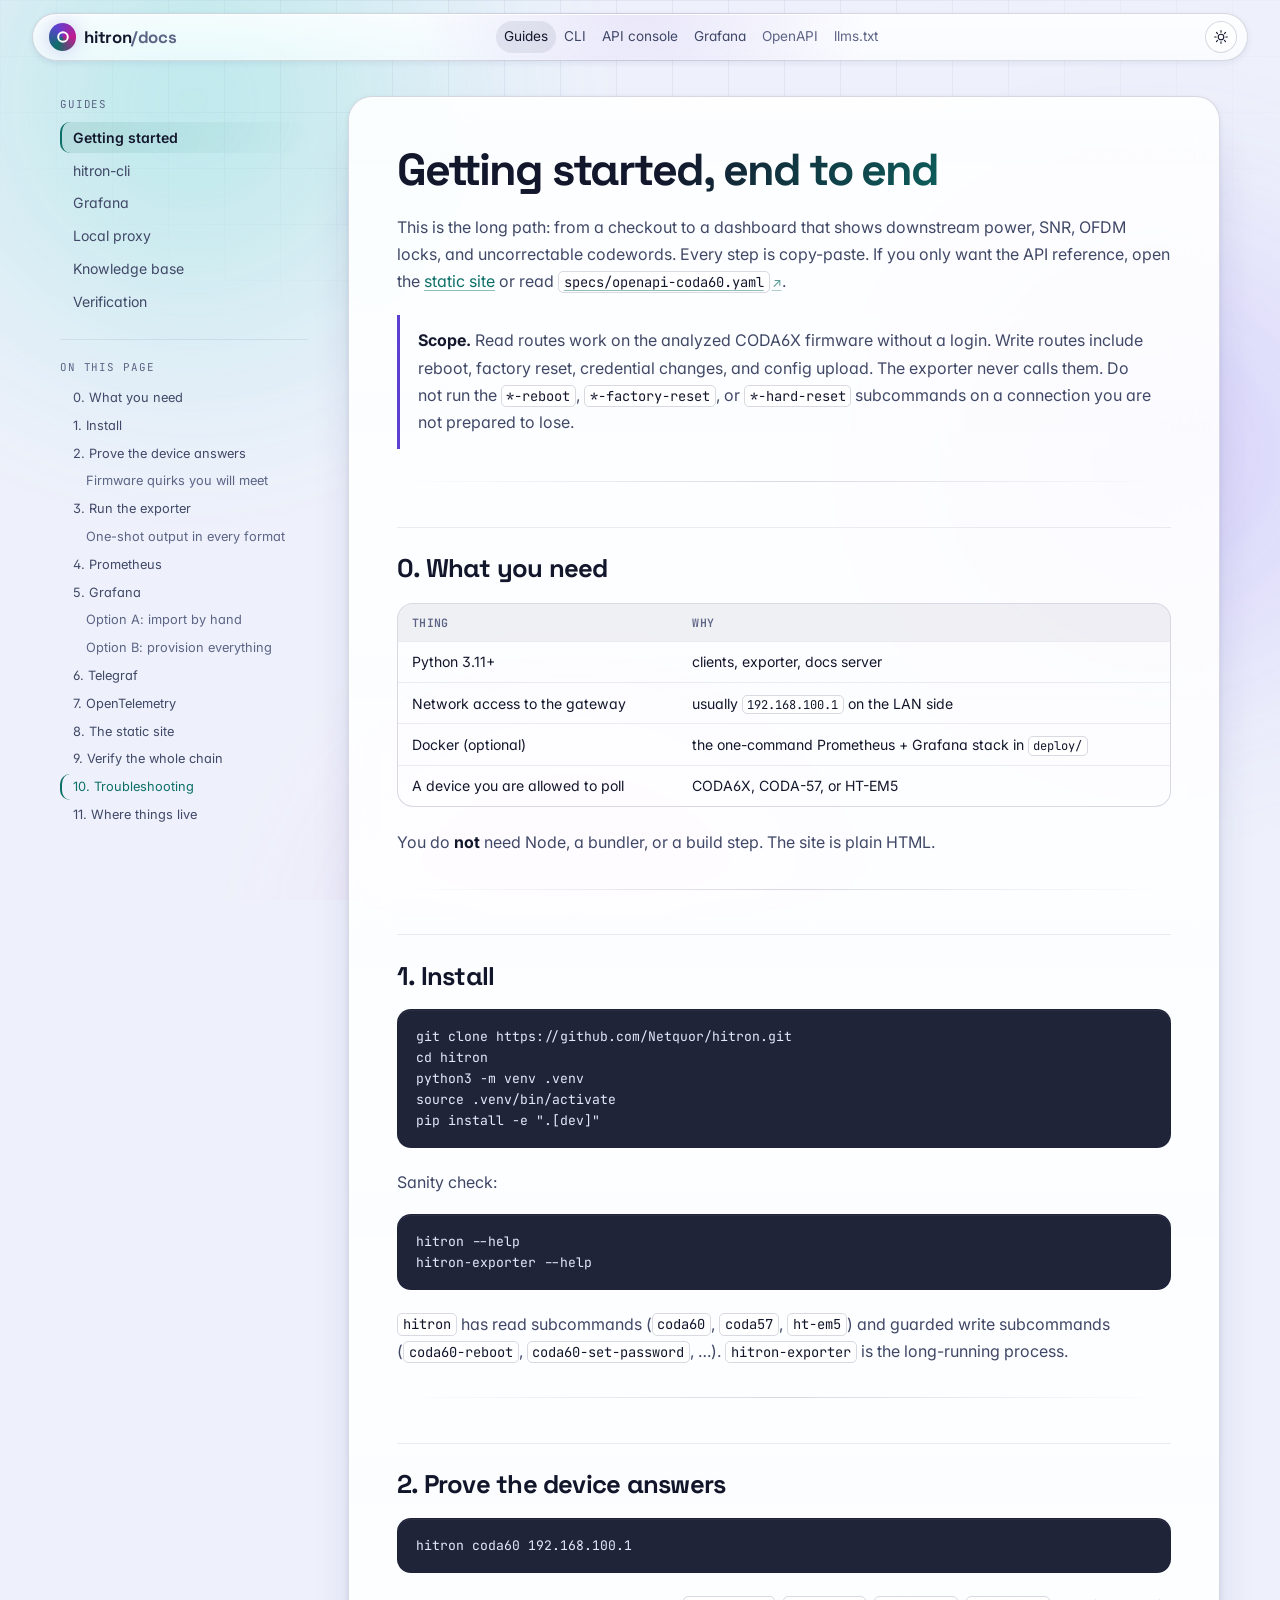
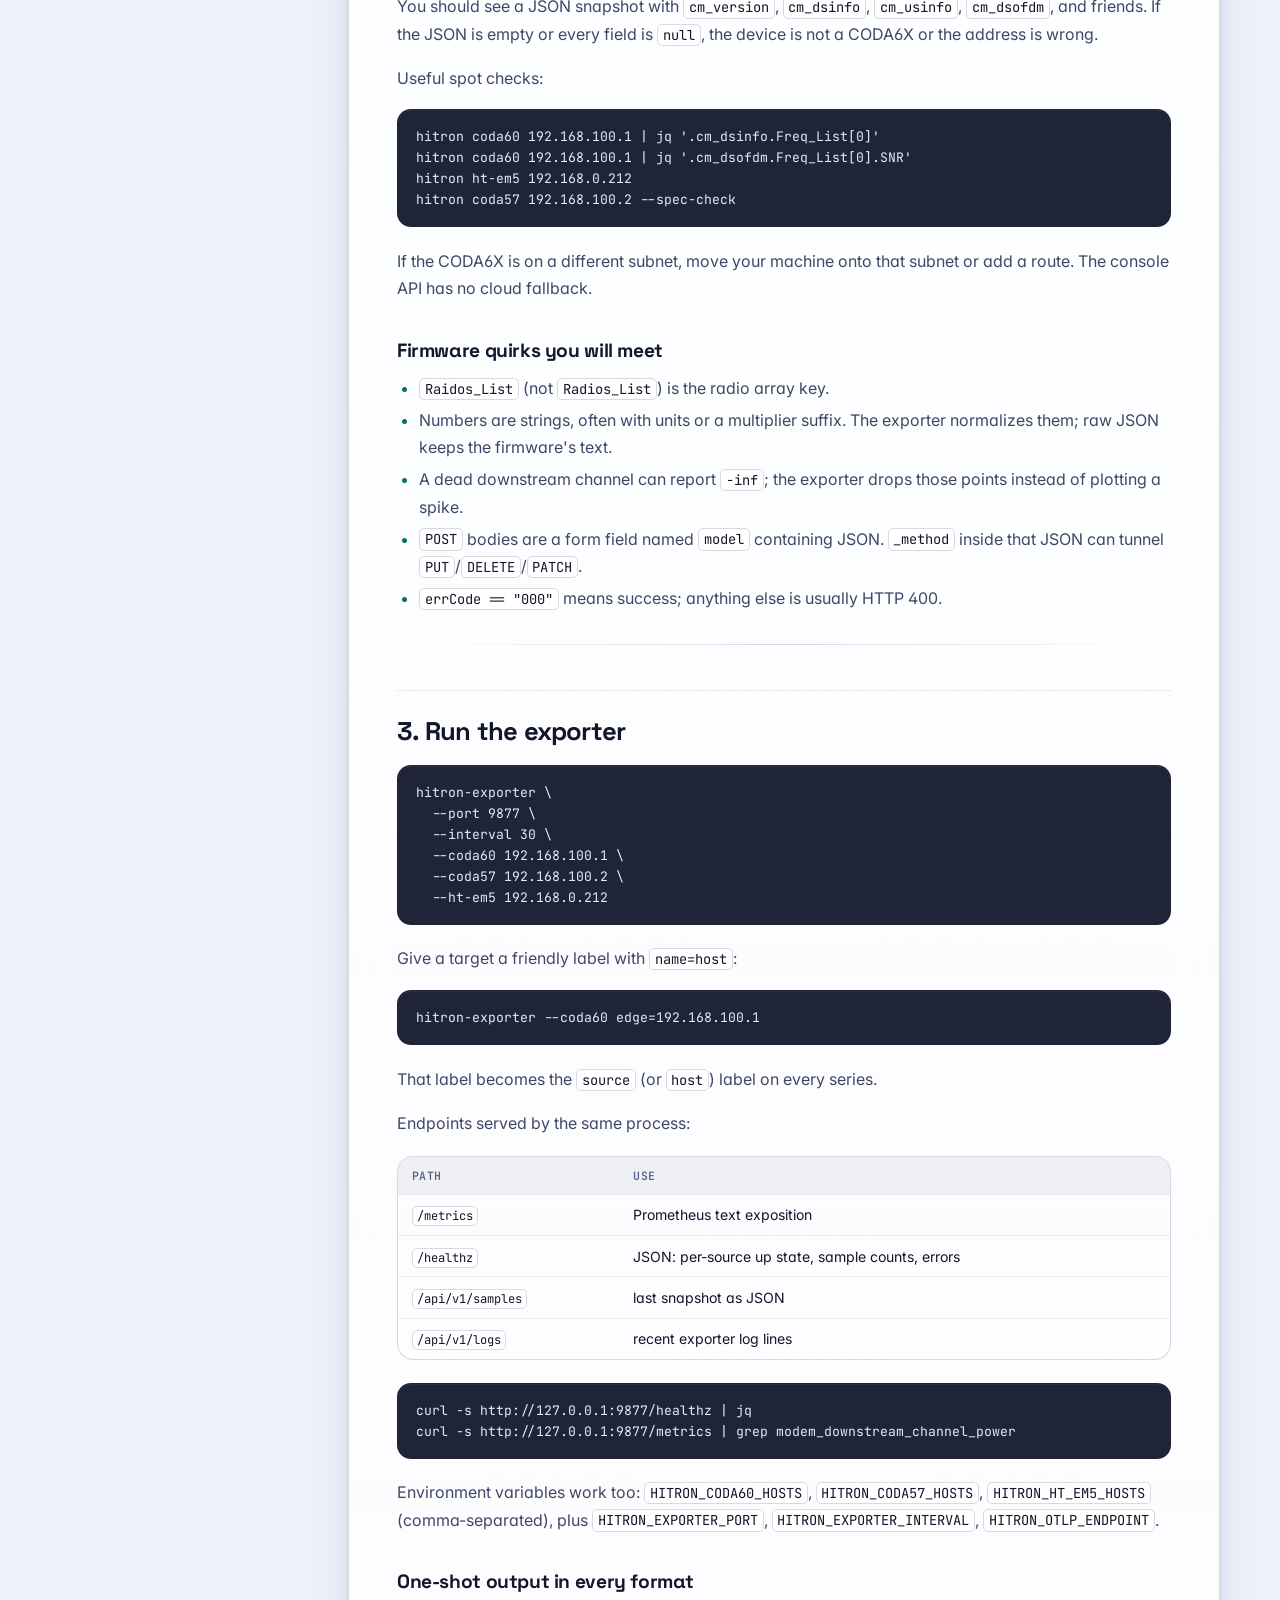
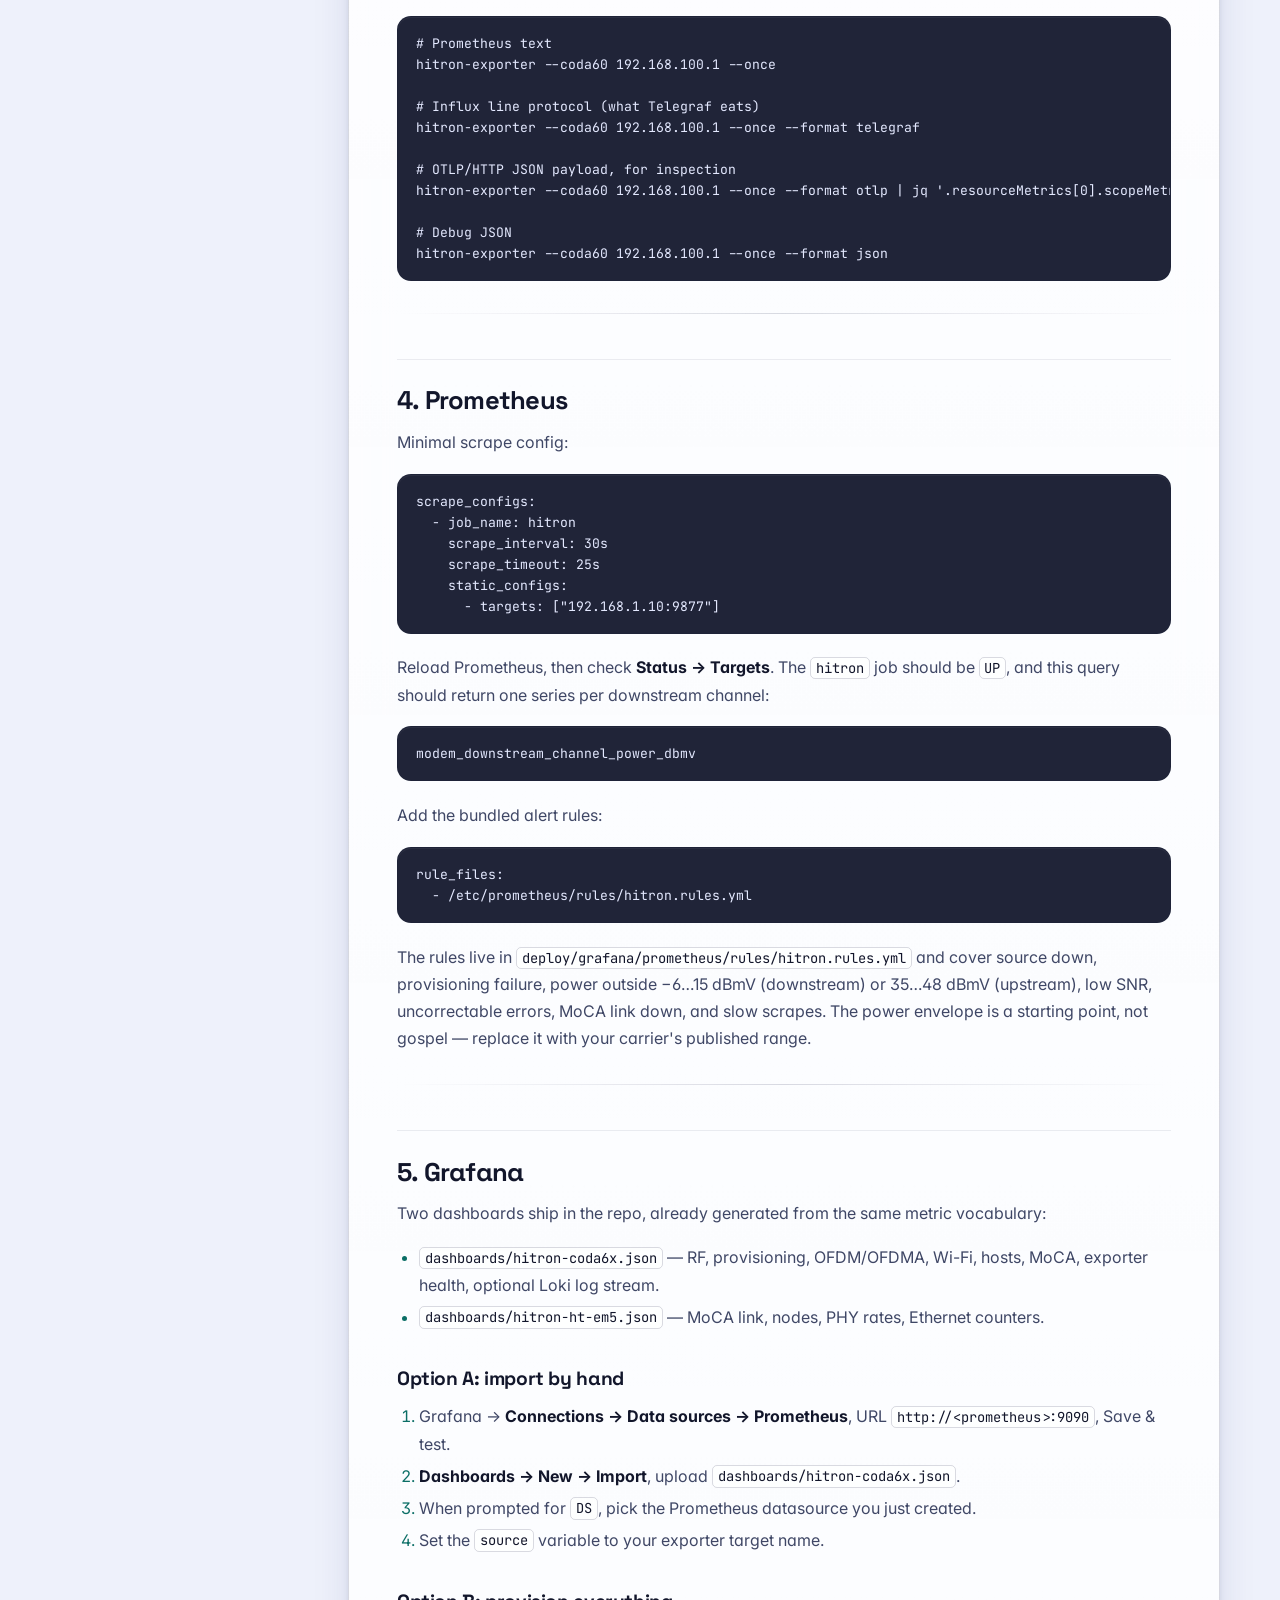
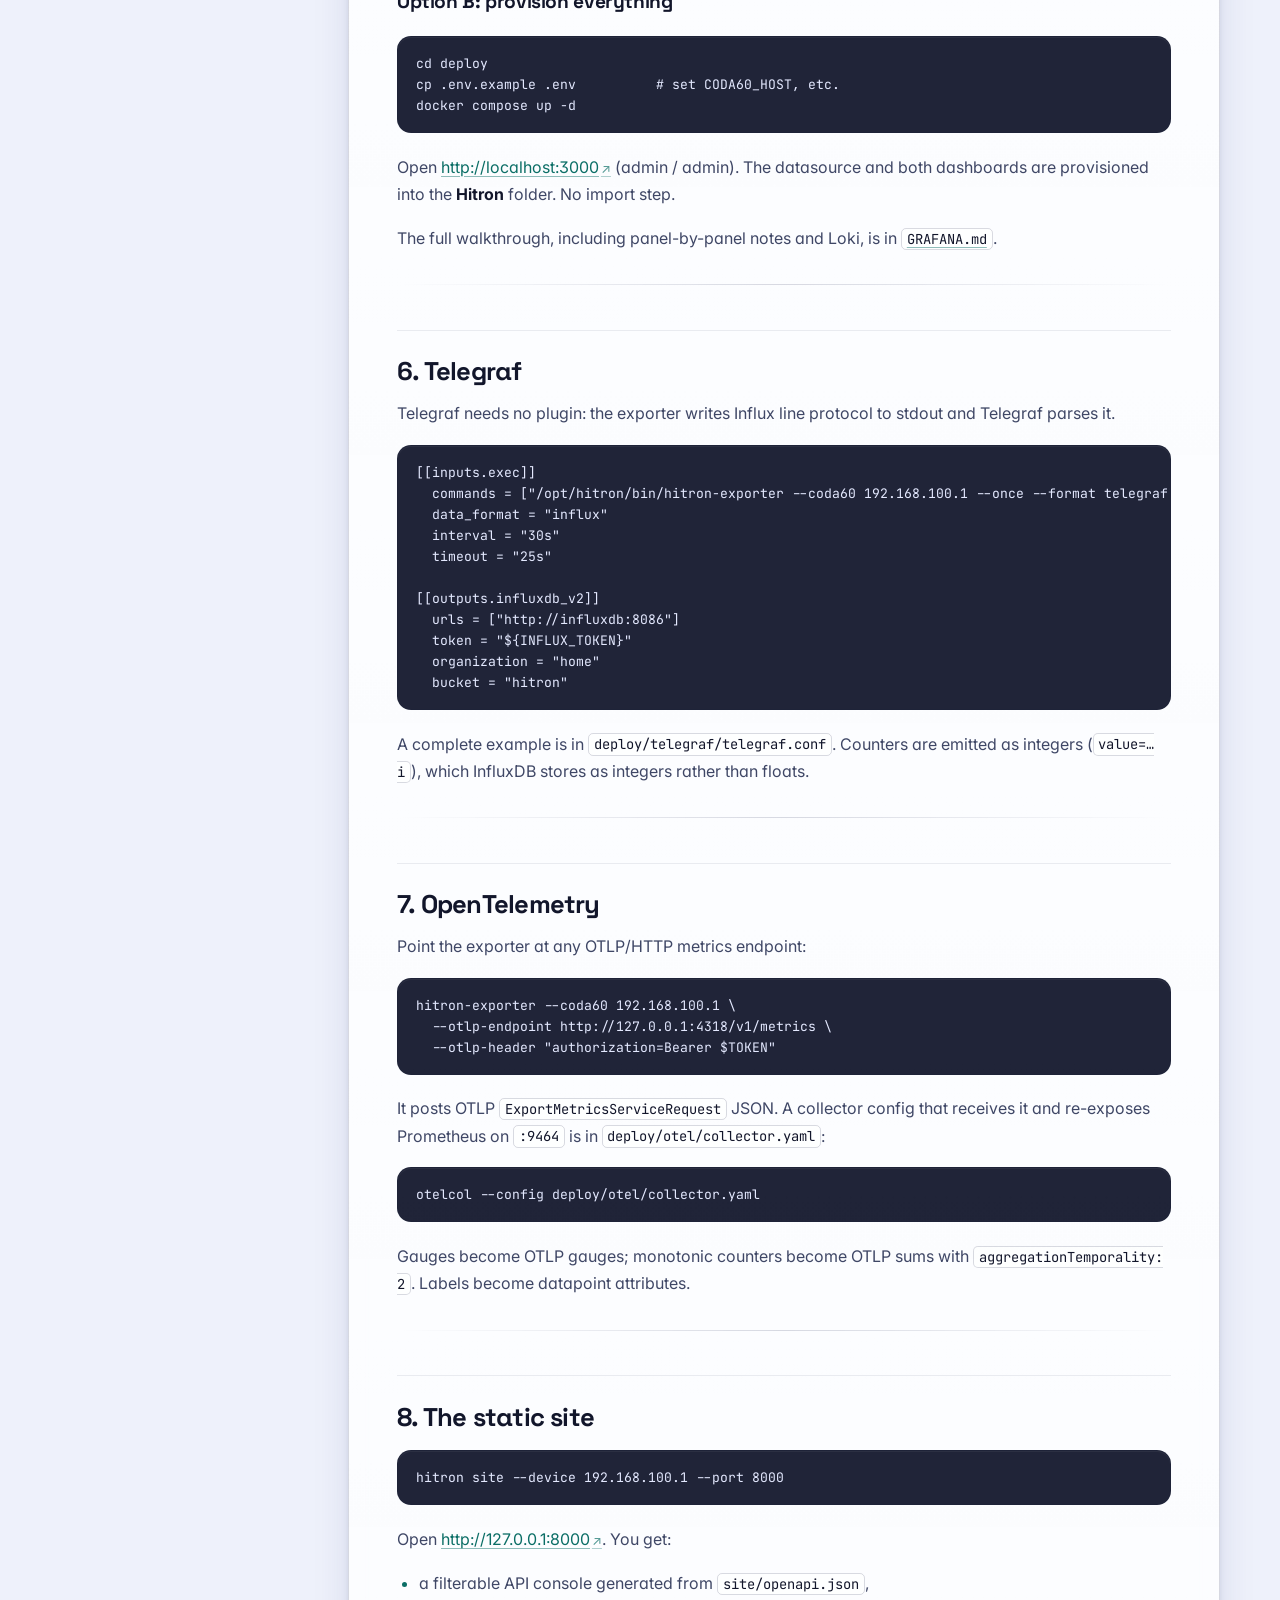
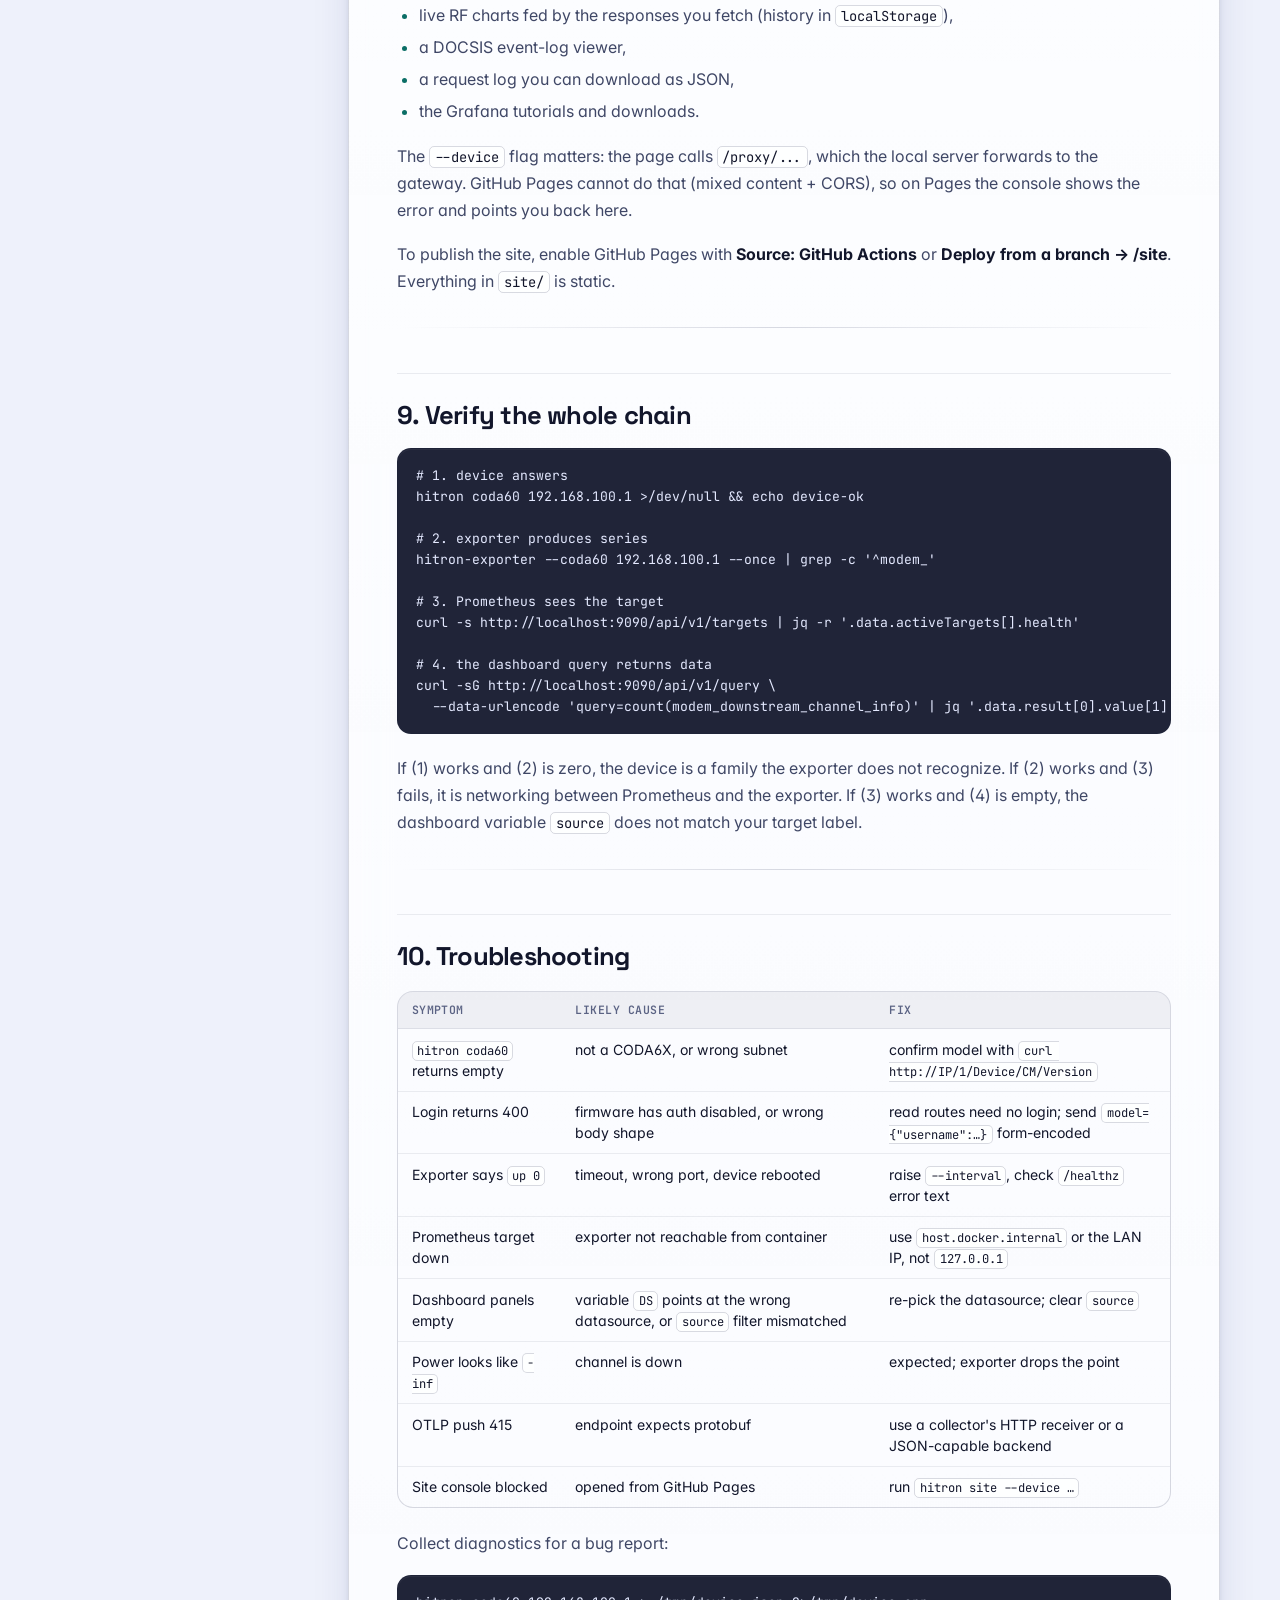
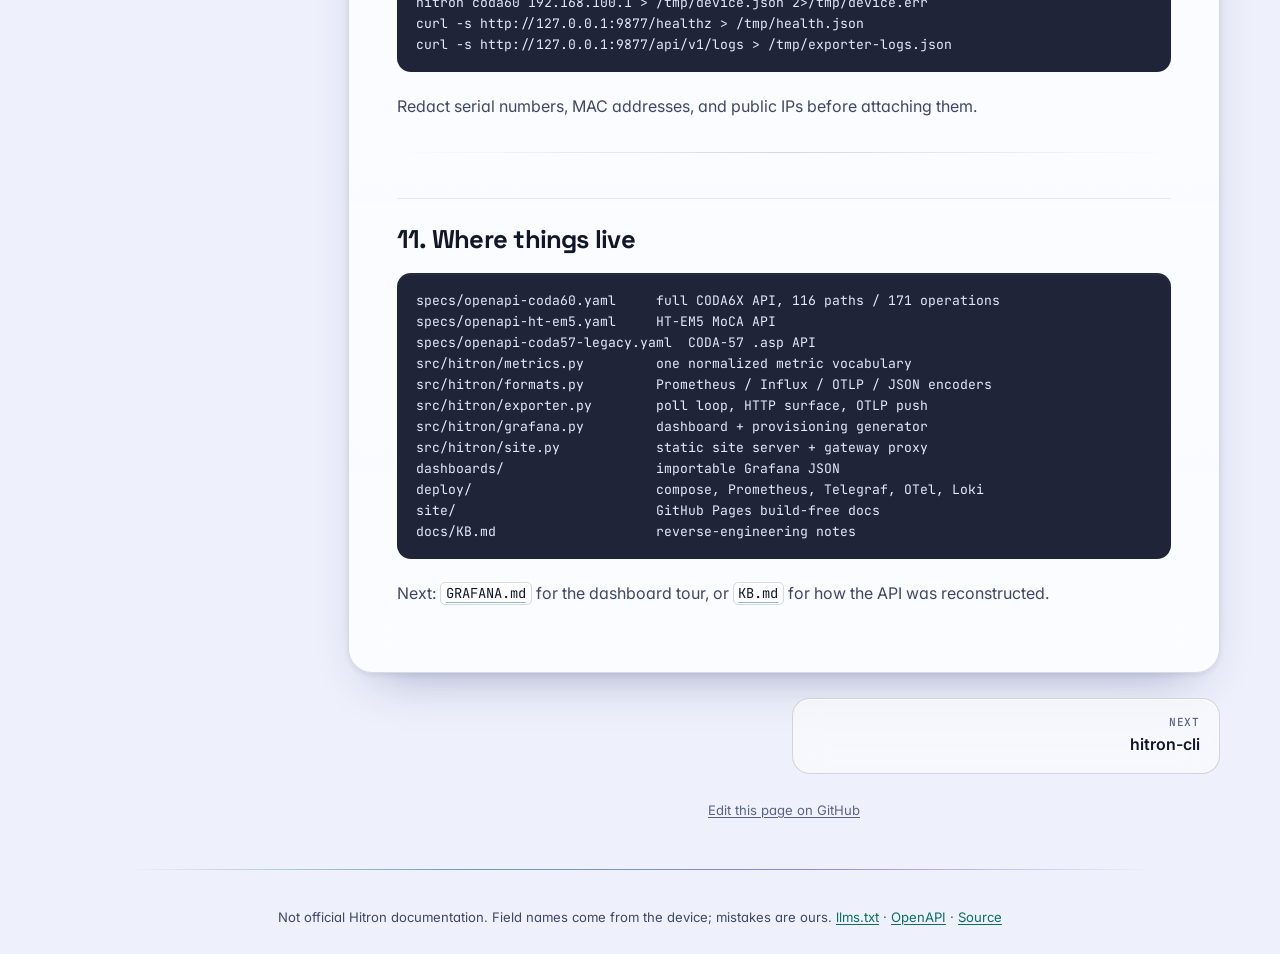
==== site/docs/getting-started.html @ 90d2577a "site: serve the Markdown guides as HTML pages tools/build_docs.py renders docs/*.md and cli/README.m" ====
<!doctype html>
<html lang="en" data-theme="dark">
<head>
<meta charset="utf-8">
<meta name="viewport" content="width=device-width, initial-scale=1">
<title>Getting started, end to end · hitron docs</title>
<meta name="description" content="This is the long path: from a checkout to a dashboard that shows downstream
power, SNR, OFDM locks, and uncorrectable codewords. Every step is copy-paste.
If you only want the API reference, open the">
<meta name="theme-color" content="#04050b">
<link rel="canonical" href="https://hitron.netquor.dev/docs/getting-started.html">
<link rel="icon" href="data:image/svg+xml,<svg xmlns='http://www.w3.org/2000/svg' viewBox='0 0 32 32'><defs><linearGradient id='g' x1='0' y1='0' x2='1' y2='1'><stop offset='0' stop-color='%235eead4'/><stop offset='1' stop-color='%23a78bfa'/></linearGradient></defs><rect width='32' height='32' rx='9' fill='%2304050b'/><circle cx='16' cy='16' r='6.5' fill='none' stroke='url(%23g)' stroke-width='3'/></svg>">
<link rel="preconnect" href="https://fonts.googleapis.com">
<link rel="preconnect" href="https://fonts.gstatic.com" crossorigin>
<link rel="stylesheet" href="https://fonts.googleapis.com/css2?family=Inter:wght@400;500;600&amp;family=JetBrains+Mono:wght@400;500;600&amp;family=Space+Grotesk:wght@500;600;700&amp;display=swap">
<link rel="stylesheet" href="../assets/style.css">
<link rel="stylesheet" href="../assets/glass.css">
<link rel="stylesheet" href="../assets/docs.css">
<script>try{var t=localStorage.getItem('hitron.theme');if(t)document.documentElement.dataset.theme=t;else if(matchMedia('(prefers-color-scheme: light)').matches)document.documentElement.dataset.theme='light'}catch(e){}</script>
<script src="../assets/fx.js" defer></script>
<script src="../assets/docs.js" defer></script>
</head>
<body>
<a class="skip" href="#main">Skip to content</a>
<header class="topbar">
  <a class="brand" href="../index.html#top">
    <span class="brand-mark" aria-hidden="true"><svg viewBox="0 0 16 16" width="14" height="14"><circle cx="8" cy="8" r="5.5" fill="none" stroke="currentColor" stroke-width="2.2"/></svg></span>
    <span>hitron<span class="dim">/docs</span></span>
  </a>
  <nav class="topnav">
    <a href="index.html" class="active">Guides</a>
    <a href="../index.html#cli">CLI</a>
    <a href="../index.html#explorer">API console</a>
    <a href="../index.html#dashboards">Grafana</a>
    <a href="../openapi.json" class="nav-secondary">OpenAPI</a>
    <a href="../llms.txt" class="nav-secondary">llms.txt</a>
  </nav>
  <div class="topbar-actions">
    <button id="theme-toggle" class="icon-btn" type="button" title="Toggle theme" aria-label="Toggle theme">
      <svg class="icon-sun" viewBox="0 0 24 24" aria-hidden="true"><circle cx="12" cy="12" r="4.2"/><path d="M12 2.5v2.2M12 19.3v2.2M2.5 12h2.2M19.3 12h2.2M5.2 5.2l1.6 1.6M17.2 17.2l1.6 1.6M18.8 5.2l-1.6 1.6M6.8 17.2l-1.6 1.6"/></svg>
      <svg class="icon-moon" viewBox="0 0 24 24" aria-hidden="true"><path d="M20 14.4A8.6 8.6 0 0 1 9.6 4 8.6 8.6 0 1 0 20 14.4Z"/></svg>
    </button>
  </div>
</header>
<div class="docs-shell">
  <aside class="docs-side" aria-label="Documentation">
    <nav class="docs-nav">
      <p class="docs-nav-label">Guides</p>
      <a href="getting-started.html" aria-current="page">Getting started</a>
      <a href="hitron-cli.html">hitron-cli</a>
      <a href="grafana.html">Grafana</a>
      <a href="local-proxy.html">Local proxy</a>
      <a href="kb.html">Knowledge base</a>
      <a href="verification.html">Verification</a>
    </nav>
    <nav class="docs-toc" aria-label="On this page">
      <p class="docs-nav-label">On this page</p>
        <a href="#0-what-you-need" class="toc-l2">0. What you need</a>
        <a href="#1-install" class="toc-l2">1. Install</a>
        <a href="#2-prove-the-device-answers" class="toc-l2">2. Prove the device answers</a>
        <a href="#firmware-quirks-you-will-meet" class="toc-l3">Firmware quirks you will meet</a>
        <a href="#3-run-the-exporter" class="toc-l2">3. Run the exporter</a>
        <a href="#one-shot-output-in-every-format" class="toc-l3">One-shot output in every format</a>
        <a href="#4-prometheus" class="toc-l2">4. Prometheus</a>
        <a href="#5-grafana" class="toc-l2">5. Grafana</a>
        <a href="#option-a-import-by-hand" class="toc-l3">Option A: import by hand</a>
        <a href="#option-b-provision-everything" class="toc-l3">Option B: provision everything</a>
        <a href="#6-telegraf" class="toc-l2">6. Telegraf</a>
        <a href="#7-opentelemetry" class="toc-l2">7. OpenTelemetry</a>
        <a href="#8-the-static-site" class="toc-l2">8. The static site</a>
        <a href="#9-verify-the-whole-chain" class="toc-l2">9. Verify the whole chain</a>
        <a href="#10-troubleshooting" class="toc-l2">10. Troubleshooting</a>
        <a href="#11-where-things-live" class="toc-l2">11. Where things live</a>
    </nav>
  </aside>
  <main id="main" class="docs-main">
<article class="doc">
<h1 id="getting-started-end-to-end">Getting started, end to end</h1>
<p>This is the long path: from a checkout to a dashboard that shows downstream
power, SNR, OFDM locks, and uncorrectable codewords. Every step is copy-paste.
If you only want the API reference, open the <a href="../index.html">static site</a>
or read <a class="ext" href="https://github.com/Netquor/hitron/blob/main/specs/openapi-coda60.yaml"><code>specs/openapi-coda60.yaml</code></a>.</p>
<blockquote>
<p><strong>Scope.</strong> Read routes work on the analyzed CODA6X firmware without a login.
Write routes include reboot, factory reset, credential changes, and config
upload. The exporter never calls them. Do not run the <code>*-reboot</code>,
<code>*-factory-reset</code>, or <code>*-hard-reset</code> subcommands on a connection you are not
prepared to lose.</p>
</blockquote>
<hr>
<h2 id="0-what-you-need">0. What you need<a class="headerlink" href="#0-what-you-need" title="Link to this section">#</a></h2>
<div class="table-scroll"><table>
<thead>
<tr>
<th>Thing</th>
<th>Why</th>
</tr>
</thead>
<tbody>
<tr>
<td>Python 3.11+</td>
<td>clients, exporter, docs server</td>
</tr>
<tr>
<td>Network access to the gateway</td>
<td>usually <code>192.168.100.1</code> on the LAN side</td>
</tr>
<tr>
<td>Docker (optional)</td>
<td>the one-command Prometheus + Grafana stack in <code>deploy/</code></td>
</tr>
<tr>
<td>A device you are allowed to poll</td>
<td>CODA6X, CODA-57, or HT-EM5</td>
</tr>
</tbody>
</table></div>
<p>You do <strong>not</strong> need Node, a bundler, or a build step. The site is plain HTML.</p>
<hr>
<h2 id="1-install">1. Install<a class="headerlink" href="#1-install" title="Link to this section">#</a></h2>
<pre><code class="language-bash">git clone https://github.com/Netquor/hitron.git
cd hitron
python3 -m venv .venv
source .venv/bin/activate
pip install -e &quot;.[dev]&quot;
</code></pre>
<p>Sanity check:</p>
<pre><code class="language-bash">hitron --help
hitron-exporter --help
</code></pre>
<p><code>hitron</code> has read subcommands (<code>coda60</code>, <code>coda57</code>, <code>ht-em5</code>) and guarded write
subcommands (<code>coda60-reboot</code>, <code>coda60-set-password</code>, …). <code>hitron-exporter</code> is
the long-running process.</p>
<hr>
<h2 id="2-prove-the-device-answers">2. Prove the device answers<a class="headerlink" href="#2-prove-the-device-answers" title="Link to this section">#</a></h2>
<pre><code class="language-bash">hitron coda60 192.168.100.1
</code></pre>
<p>You should see a JSON snapshot with <code>cm_version</code>, <code>cm_dsinfo</code>, <code>cm_usinfo</code>,
<code>cm_dsofdm</code>, and friends. If the JSON is empty or every field is <code>null</code>, the
device is not a CODA6X or the address is wrong.</p>
<p>Useful spot checks:</p>
<pre><code class="language-bash">hitron coda60 192.168.100.1 | jq '.cm_dsinfo.Freq_List[0]'
hitron coda60 192.168.100.1 | jq '.cm_dsofdm.Freq_List[0].SNR'
hitron ht-em5 192.168.0.212
hitron coda57 192.168.100.2 --spec-check
</code></pre>
<p>If the CODA6X is on a different subnet, move your machine onto that subnet or
add a route. The console API has no cloud fallback.</p>
<h3 id="firmware-quirks-you-will-meet">Firmware quirks you will meet<a class="headerlink" href="#firmware-quirks-you-will-meet" title="Link to this section">#</a></h3>
<ul>
<li><code>Raidos_List</code> (not <code>Radios_List</code>) is the radio array key.</li>
<li>Numbers are strings, often with units or a multiplier suffix. The exporter
  normalizes them; raw JSON keeps the firmware's text.</li>
<li>A dead downstream channel can report <code>-inf</code>; the exporter drops those points
  instead of plotting a spike.</li>
<li><code>POST</code> bodies are a form field named <code>model</code> containing JSON. <code>_method</code> inside
  that JSON can tunnel <code>PUT</code>/<code>DELETE</code>/<code>PATCH</code>.</li>
<li><code>errCode == "000"</code> means success; anything else is usually HTTP 400.</li>
</ul>
<hr>
<h2 id="3-run-the-exporter">3. Run the exporter<a class="headerlink" href="#3-run-the-exporter" title="Link to this section">#</a></h2>
<pre><code class="language-bash">hitron-exporter \
  --port 9877 \
  --interval 30 \
  --coda60 192.168.100.1 \
  --coda57 192.168.100.2 \
  --ht-em5 192.168.0.212
</code></pre>
<p>Give a target a friendly label with <code>name=host</code>:</p>
<pre><code class="language-bash">hitron-exporter --coda60 edge=192.168.100.1
</code></pre>
<p>That label becomes the <code>source</code> (or <code>host</code>) label on every series.</p>
<p>Endpoints served by the same process:</p>
<div class="table-scroll"><table>
<thead>
<tr>
<th>Path</th>
<th>Use</th>
</tr>
</thead>
<tbody>
<tr>
<td><code>/metrics</code></td>
<td>Prometheus text exposition</td>
</tr>
<tr>
<td><code>/healthz</code></td>
<td>JSON: per-source up state, sample counts, errors</td>
</tr>
<tr>
<td><code>/api/v1/samples</code></td>
<td>last snapshot as JSON</td>
</tr>
<tr>
<td><code>/api/v1/logs</code></td>
<td>recent exporter log lines</td>
</tr>
</tbody>
</table></div>
<pre><code class="language-bash">curl -s http://127.0.0.1:9877/healthz | jq
curl -s http://127.0.0.1:9877/metrics | grep modem_downstream_channel_power
</code></pre>
<p>Environment variables work too: <code>HITRON_CODA60_HOSTS</code>,
<code>HITRON_CODA57_HOSTS</code>, <code>HITRON_HT_EM5_HOSTS</code> (comma-separated), plus
<code>HITRON_EXPORTER_PORT</code>, <code>HITRON_EXPORTER_INTERVAL</code>, <code>HITRON_OTLP_ENDPOINT</code>.</p>
<h3 id="one-shot-output-in-every-format">One-shot output in every format<a class="headerlink" href="#one-shot-output-in-every-format" title="Link to this section">#</a></h3>
<pre><code class="language-bash"># Prometheus text
hitron-exporter --coda60 192.168.100.1 --once

# Influx line protocol (what Telegraf eats)
hitron-exporter --coda60 192.168.100.1 --once --format telegraf

# OTLP/HTTP JSON payload, for inspection
hitron-exporter --coda60 192.168.100.1 --once --format otlp | jq '.resourceMetrics[0].scopeMetrics[0].metrics[0]'

# Debug JSON
hitron-exporter --coda60 192.168.100.1 --once --format json
</code></pre>
<hr>
<h2 id="4-prometheus">4. Prometheus<a class="headerlink" href="#4-prometheus" title="Link to this section">#</a></h2>
<p>Minimal scrape config:</p>
<pre><code class="language-yaml">scrape_configs:
  - job_name: hitron
    scrape_interval: 30s
    scrape_timeout: 25s
    static_configs:
      - targets: [&quot;192.168.1.10:9877&quot;]
</code></pre>
<p>Reload Prometheus, then check <strong>Status → Targets</strong>. The <code>hitron</code> job should be
<code>UP</code>, and this query should return one series per downstream channel:</p>
<pre><code class="language-promql">modem_downstream_channel_power_dbmv
</code></pre>
<p>Add the bundled alert rules:</p>
<pre><code class="language-yaml">rule_files:
  - /etc/prometheus/rules/hitron.rules.yml
</code></pre>
<p>The rules live in <code>deploy/grafana/prometheus/rules/hitron.rules.yml</code> and cover
source down, provisioning failure, power outside −6…15 dBmV (downstream) or
35…48 dBmV (upstream), low SNR, uncorrectable errors, MoCA link down, and slow
scrapes. The power envelope is a starting point, not gospel — replace it with
your carrier's published range.</p>
<hr>
<h2 id="5-grafana">5. Grafana<a class="headerlink" href="#5-grafana" title="Link to this section">#</a></h2>
<p>Two dashboards ship in the repo, already generated from the same metric
vocabulary:</p>
<ul>
<li><code>dashboards/hitron-coda6x.json</code> — RF, provisioning, OFDM/OFDMA, Wi-Fi,
  hosts, MoCA, exporter health, optional Loki log stream.</li>
<li><code>dashboards/hitron-ht-em5.json</code> — MoCA link, nodes, PHY rates, Ethernet
  counters.</li>
</ul>
<h3 id="option-a-import-by-hand">Option A: import by hand<a class="headerlink" href="#option-a-import-by-hand" title="Link to this section">#</a></h3>
<ol>
<li>Grafana → <strong>Connections → Data sources → Prometheus</strong>, URL
   <code>http://&lt;prometheus&gt;:9090</code>, Save &amp; test.</li>
<li><strong>Dashboards → New → Import</strong>, upload <code>dashboards/hitron-coda6x.json</code>.</li>
<li>When prompted for <code>DS</code>, pick the Prometheus datasource you just created.</li>
<li>Set the <code>source</code> variable to your exporter target name.</li>
</ol>
<h3 id="option-b-provision-everything">Option B: provision everything<a class="headerlink" href="#option-b-provision-everything" title="Link to this section">#</a></h3>
<pre><code class="language-bash">cd deploy
cp .env.example .env          # set CODA60_HOST, etc.
docker compose up -d
</code></pre>
<p>Open <a class="ext" href="http://localhost:3000">http://localhost:3000</a> (admin / admin). The datasource and both
dashboards are provisioned into the <strong>Hitron</strong> folder. No import step.</p>
<p>The full walkthrough, including panel-by-panel notes and Loki, is in
<a href="grafana.html"><code>GRAFANA.md</code></a>.</p>
<hr>
<h2 id="6-telegraf">6. Telegraf<a class="headerlink" href="#6-telegraf" title="Link to this section">#</a></h2>
<p>Telegraf needs no plugin: the exporter writes Influx line protocol to stdout and
Telegraf parses it.</p>
<pre><code class="language-toml">[[inputs.exec]]
  commands = [&quot;/opt/hitron/bin/hitron-exporter --coda60 192.168.100.1 --once --format telegraf&quot;]
  data_format = &quot;influx&quot;
  interval = &quot;30s&quot;
  timeout = &quot;25s&quot;

[[outputs.influxdb_v2]]
  urls = [&quot;http://influxdb:8086&quot;]
  token = &quot;${INFLUX_TOKEN}&quot;
  organization = &quot;home&quot;
  bucket = &quot;hitron&quot;
</code></pre>
<p>A complete example is in <code>deploy/telegraf/telegraf.conf</code>. Counters are emitted
as integers (<code>value=…i</code>), which InfluxDB stores as integers rather than floats.</p>
<hr>
<h2 id="7-opentelemetry">7. OpenTelemetry<a class="headerlink" href="#7-opentelemetry" title="Link to this section">#</a></h2>
<p>Point the exporter at any OTLP/HTTP metrics endpoint:</p>
<pre><code class="language-bash">hitron-exporter --coda60 192.168.100.1 \
  --otlp-endpoint http://127.0.0.1:4318/v1/metrics \
  --otlp-header &quot;authorization=Bearer $TOKEN&quot;
</code></pre>
<p>It posts OTLP <code>ExportMetricsServiceRequest</code> JSON. A collector config that
receives it and re-exposes Prometheus on <code>:9464</code> is in
<code>deploy/otel/collector.yaml</code>:</p>
<pre><code class="language-bash">otelcol --config deploy/otel/collector.yaml
</code></pre>
<p>Gauges become OTLP gauges; monotonic counters become OTLP sums with
<code>aggregationTemporality: 2</code>. Labels become datapoint attributes.</p>
<hr>
<h2 id="8-the-static-site">8. The static site<a class="headerlink" href="#8-the-static-site" title="Link to this section">#</a></h2>
<pre><code class="language-bash">hitron site --device 192.168.100.1 --port 8000
</code></pre>
<p>Open <a class="ext" href="http://127.0.0.1:8000">http://127.0.0.1:8000</a>. You get:</p>
<ul>
<li>a filterable API console generated from <code>site/openapi.json</code>,</li>
<li>live RF charts fed by the responses you fetch (history in <code>localStorage</code>),</li>
<li>a DOCSIS event-log viewer,</li>
<li>a request log you can download as JSON,</li>
<li>the Grafana tutorials and downloads.</li>
</ul>
<p>The <code>--device</code> flag matters: the page calls <code>/proxy/...</code>, which the local server
forwards to the gateway. GitHub Pages cannot do that (mixed content + CORS), so
on Pages the console shows the error and points you back here.</p>
<p>To publish the site, enable GitHub Pages with <strong>Source: GitHub Actions</strong> or
<strong>Deploy from a branch → /site</strong>. Everything in <code>site/</code> is static.</p>
<hr>
<h2 id="9-verify-the-whole-chain">9. Verify the whole chain<a class="headerlink" href="#9-verify-the-whole-chain" title="Link to this section">#</a></h2>
<pre><code class="language-bash"># 1. device answers
hitron coda60 192.168.100.1 &gt;/dev/null &amp;&amp; echo device-ok

# 2. exporter produces series
hitron-exporter --coda60 192.168.100.1 --once | grep -c '^modem_'

# 3. Prometheus sees the target
curl -s http://localhost:9090/api/v1/targets | jq -r '.data.activeTargets[].health'

# 4. the dashboard query returns data
curl -sG http://localhost:9090/api/v1/query \
  --data-urlencode 'query=count(modem_downstream_channel_info)' | jq '.data.result[0].value[1]'
</code></pre>
<p>If (1) works and (2) is zero, the device is a family the exporter does not
recognize. If (2) works and (3) fails, it is networking between Prometheus and
the exporter. If (3) works and (4) is empty, the dashboard variable <code>source</code>
does not match your target label.</p>
<hr>
<h2 id="10-troubleshooting">10. Troubleshooting<a class="headerlink" href="#10-troubleshooting" title="Link to this section">#</a></h2>
<div class="table-scroll"><table>
<thead>
<tr>
<th>Symptom</th>
<th>Likely cause</th>
<th>Fix</th>
</tr>
</thead>
<tbody>
<tr>
<td><code>hitron coda60</code> returns empty</td>
<td>not a CODA6X, or wrong subnet</td>
<td>confirm model with <code>curl http://IP/1/Device/CM/Version</code></td>
</tr>
<tr>
<td>Login returns 400</td>
<td>firmware has auth disabled, or wrong body shape</td>
<td>read routes need no login; send <code>model={"username":…}</code> form-encoded</td>
</tr>
<tr>
<td>Exporter says <code>up 0</code></td>
<td>timeout, wrong port, device rebooted</td>
<td>raise <code>--interval</code>, check <code>/healthz</code> error text</td>
</tr>
<tr>
<td>Prometheus target down</td>
<td>exporter not reachable from container</td>
<td>use <code>host.docker.internal</code> or the LAN IP, not <code>127.0.0.1</code></td>
</tr>
<tr>
<td>Dashboard panels empty</td>
<td>variable <code>DS</code> points at the wrong datasource, or <code>source</code> filter mismatched</td>
<td>re-pick the datasource; clear <code>source</code></td>
</tr>
<tr>
<td>Power looks like <code>-inf</code></td>
<td>channel is down</td>
<td>expected; exporter drops the point</td>
</tr>
<tr>
<td>OTLP push 415</td>
<td>endpoint expects protobuf</td>
<td>use a collector's HTTP receiver or a JSON-capable backend</td>
</tr>
<tr>
<td>Site console blocked</td>
<td>opened from GitHub Pages</td>
<td>run <code>hitron site --device …</code></td>
</tr>
</tbody>
</table></div>
<p>Collect diagnostics for a bug report:</p>
<pre><code class="language-bash">hitron coda60 192.168.100.1 &gt; /tmp/device.json 2&gt;/tmp/device.err
curl -s http://127.0.0.1:9877/healthz &gt; /tmp/health.json
curl -s http://127.0.0.1:9877/api/v1/logs &gt; /tmp/exporter-logs.json
</code></pre>
<p>Redact serial numbers, MAC addresses, and public IPs before attaching them.</p>
<hr>
<h2 id="11-where-things-live">11. Where things live<a class="headerlink" href="#11-where-things-live" title="Link to this section">#</a></h2>
<pre><code>specs/openapi-coda60.yaml     full CODA6X API, 116 paths / 171 operations
specs/openapi-ht-em5.yaml     HT-EM5 MoCA API
specs/openapi-coda57-legacy.yaml  CODA-57 .asp API
src/hitron/metrics.py         one normalized metric vocabulary
src/hitron/formats.py         Prometheus / Influx / OTLP / JSON encoders
src/hitron/exporter.py        poll loop, HTTP surface, OTLP push
src/hitron/grafana.py         dashboard + provisioning generator
src/hitron/site.py            static site server + gateway proxy
dashboards/                   importable Grafana JSON
deploy/                       compose, Prometheus, Telegraf, OTel, Loki
site/                         GitHub Pages build-free docs
docs/KB.md                    reverse-engineering notes
</code></pre>
<p>Next: <a href="grafana.html"><code>GRAFANA.md</code></a> for the dashboard tour, or
<a href="kb.html"><code>KB.md</code></a> for how the API was reconstructed.</p>
</article>
    <nav class="docs-pager" aria-label="Pages">
      <span></span>
      <a class="next" href="hitron-cli.html"><span>Next</span>hitron-cli</a>
    </nav>
    <p class="docs-edit"><a class="ext" href="https://github.com/Netquor/hitron/blob/main/docs/GETTING-STARTED.md">Edit this page on GitHub</a></p>
  </main>
</div>
<footer class="footer">
  <p>Not official Hitron documentation. Field names come from the device; mistakes are ours. <a href="../llms.txt">llms.txt</a> · <a href="../openapi.json">OpenAPI</a> · <a href="https://github.com/Netquor/hitron">Source</a></p>
</footer>
</body>
</html>
---- site/assets/style.css ----
/* hitron docs — hand-written, no framework, no build step. */
:root {
  color-scheme: light dark;
  --bg: #f7f7f5;
  --bg-raise: #ffffff;
  --bg-inset: #eeece7;
  --ink: #16181a;
  --ink-soft: #4b5054;
  --ink-dim: #6d7378;
  --line: #d9d6cf;
  --line-soft: #e6e3dc;
  --accent: #0f6b5c;
  --accent-ink: #ffffff;
  --accent-soft: #e2f1ed;
  --warn: #9a5b00;
  --danger: #a12a20;
  --ok: #1e7a45;
  --code-bg: #15181b;
  --code-ink: #e6e9ea;
  --radius: 12px;
  --mono: ui-monospace, SFMono-Regular, "SF Mono", Menlo, Consolas, monospace;
  --sans: ui-sans-serif, -apple-system, "Segoe UI", Inter, Roboto, sans-serif;
}

html[data-theme="dark"] {
  --bg: #101214;
  --bg-raise: #171a1d;
  --bg-inset: #1d2125;
  --ink: #e9ecee;
  --ink-soft: #b3b9be;
  --ink-dim: #868d93;
  --line: #2b3136;
  --line-soft: #23282c;
  --accent: #4ecdb4;
  --accent-ink: #06201b;
  --accent-soft: #12302a;
  --warn: #e0a44a;
  --danger: #ef8076;
  --ok: #63d492;
  --code-bg: #0a0c0d;
  --code-ink: #dfe4e6;
}

* { box-sizing: border-box; }

html { scroll-behavior: smooth; scroll-padding-top: 5rem; }

body {
  margin: 0;
  background: var(--bg);
  color: var(--ink);
  font: 16px/1.6 var(--sans);
  -webkit-font-smoothing: antialiased;
}

a { color: var(--accent); text-decoration-thickness: 1px; text-underline-offset: 2px; }
a:hover { text-decoration-thickness: 2px; }

code, pre, .mono { font-family: var(--mono); }

.skip {
  position: absolute; left: -999px; top: 0; z-index: 100;
  background: var(--accent); color: var(--accent-ink); padding: .6rem 1rem;
}
.skip:focus { left: 1rem; top: 1rem; }

.dim { color: var(--ink-dim); }
.muted { color: var(--ink-soft); }
.small { font-size: .82rem; }

/* ---------- top bar ---------- */
.topbar {
  position: sticky; top: 0; z-index: 40;
  display: flex; align-items: center; gap: 1.1rem;
  padding: .6rem clamp(1rem, 4vw, 2.5rem);
  background: var(--bg);
  border-bottom: 1px solid var(--line);
}
.brand {
  display: flex; align-items: center; gap: .5rem;
  font-weight: 600; letter-spacing: -.02em; font-size: 1.05rem;
  color: var(--ink); text-decoration: none; white-space: nowrap;
}
.brand-mark { display: inline-flex; color: var(--accent); }
.topnav { display: flex; gap: 0; flex: 1; }
.topnav a {
  color: var(--ink-soft); text-decoration: none; font-size: .85rem;
  padding: .32rem .5rem; border-radius: 6px; white-space: nowrap;
}
.topnav a.nav-secondary { color: var(--ink-dim); }
.topnav a:hover { background: var(--bg-inset); color: var(--ink); }
.topbar-actions { display: flex; align-items: center; gap: .5rem; }
.topbar .pill {
  background: transparent; border-color: transparent; padding: 0 .1rem;
  font-size: .74rem; font-weight: 500; color: var(--ink-dim);
}
.topbar .pill.ok { color: var(--ink-dim); border-color: transparent; }
.topbar .pill.bad { color: var(--danger); }

.pill {
  display: inline-flex; align-items: center; gap: .35rem;
  font-size: .74rem; font-weight: 600; letter-spacing: .01em;
  padding: .2rem .55rem; border-radius: 999px;
  border: 1px solid var(--line); background: var(--bg-raise);
  white-space: nowrap;
}
.pill.ok { color: var(--ok); border-color: color-mix(in srgb, var(--ok) 40%, var(--line)); }
.pill.bad { color: var(--danger); border-color: color-mix(in srgb, var(--danger) 40%, var(--line)); }

.icon-btn {
  display: grid; place-items: center;
  border: 1px solid var(--line); background: var(--bg-raise); color: var(--ink);
  width: 2rem; height: 2rem; border-radius: 8px; cursor: pointer;
}
.icon-btn:hover { background: var(--bg-inset); }
.icon-btn svg {
  width: 1rem; height: 1rem; fill: none; stroke: currentColor;
  stroke-width: 1.7; stroke-linecap: round; stroke-linejoin: round;
}
html[data-theme="dark"] .icon-sun { display: none; }
html:not([data-theme="dark"]) .icon-moon { display: none; }

/* ---------- layout ---------- */
main { max-width: 1200px; margin: 0 auto; padding: 0 clamp(1rem, 4vw, 2.5rem) 4rem; }
.section { padding: 3.5rem 0 1rem; border-top: 1px solid var(--line-soft); margin-top: 2rem; }
.section:first-of-type { border-top: 0; }
.section-head { max-width: 60rem; margin-bottom: 1.6rem; }
.section-head h2 { font-size: clamp(1.5rem, 3vw, 2rem); letter-spacing: -.02em; margin: 0 0 .35rem; }
.section-head p { margin: 0; color: var(--ink-soft); }

/* ---------- hero ---------- */
.hero {
  display: grid; grid-template-columns: minmax(0, 1.15fr) minmax(0, .85fr);
  gap: 2.5rem; padding: 3.5rem 0 1rem; align-items: start;
}
.eyebrow {
  font-size: .8rem; font-weight: 500; letter-spacing: 0;
  color: var(--ink-dim); margin: 0 0 .8rem;
}
.hero h1 {
  font-size: clamp(2.1rem, 5vw, 3.3rem); line-height: 1.06;
  letter-spacing: -.032em; margin: 0 0 1rem; font-weight: 600;
}
.lede { font-size: 1.06rem; color: var(--ink-soft); max-width: 38rem; margin: 0 0 1.6rem; }
.cta-row { display: flex; gap: .6rem; flex-wrap: wrap; margin-bottom: 1.4rem; }

.btn {
  display: inline-flex; align-items: center; gap: .4rem;
  font: inherit; font-size: .9rem; font-weight: 600;
  padding: .55rem .95rem; border-radius: 9px; cursor: pointer;
  border: 1px solid var(--line); background: var(--bg-raise); color: var(--ink);
  text-decoration: none; transition: background .15s, border-color .15s;
}
.btn:hover { background: var(--bg-inset); }
.btn.primary { background: var(--accent); border-color: var(--accent); color: var(--accent-ink); }
.btn.primary:hover { filter: brightness(1.08); }
.btn.ghost { background: transparent; }
.quiet-link { font-size: .86rem; color: var(--ink-soft); text-decoration: none; align-self: center; }
.quiet-link:hover { color: var(--ink); }
.btn.danger { color: var(--danger); }
.btn:disabled { opacity: .5; cursor: not-allowed; }

.cmd {
  display: flex; align-items: center; gap: .5rem;
  background: var(--bg-inset); border: 1px solid var(--line);
  border-radius: 9px; padding: .35rem .35rem .35rem .8rem; max-width: 42rem;
}
.cmd code {
  flex: 1; min-width: 0; font-size: .84rem;
  white-space: pre-wrap; overflow-wrap: anywhere;
}
.copy {
  border: 1px solid var(--line); background: var(--bg-raise); color: var(--ink-soft);
  font: inherit; font-size: .76rem; font-weight: 600; padding: .3rem .55rem;
  border-radius: 6px; cursor: pointer; flex-shrink: 0;
}
.copy:hover { color: var(--ink); }

.hero-card {
  background: var(--bg-raise); border: 1px solid var(--line);
  border-radius: var(--radius); padding: 1rem 1.1rem; overflow: hidden;
}
.hero-card-head {
  display: flex; align-items: center; gap: .45rem;
  font-size: .76rem; font-weight: 600; color: var(--ink-soft); margin-bottom: .6rem;
}
.dot { width: .5rem; height: .5rem; border-radius: 50%; background: var(--ink-dim); display: inline-block; }
.dot.ok { background: var(--ok); }
.hero-card pre {
  margin: 0; padding: .85rem; background: var(--code-bg); color: var(--code-ink);
  border-radius: 8px; font-size: .74rem; line-height: 1.55;
  overflow-x: auto; scrollbar-width: thin;
}
.hero-card p { margin: .6rem 0 0; }

/* ---------- stats ---------- */
.stats {
  display: grid; grid-template-columns: repeat(auto-fit, minmax(9rem, 1fr));
  gap: 1px; background: var(--line); border: 1px solid var(--line);
  border-radius: var(--radius); overflow: hidden; margin-top: 2.5rem;
}
.stats > div {
  background: var(--bg-raise); padding: 1rem 1.1rem;
  display: flex; flex-direction: column; gap: .1rem;
}
.stats strong { font-size: 1.5rem; letter-spacing: -.02em; line-height: 1.2; }
.stats span { font-size: .78rem; color: var(--ink-soft); }

/* ---------- steps ---------- */
.steps { list-style: none; margin: 0; padding: 0; display: grid; gap: 1rem; }
.steps > li {
  display: grid; grid-template-columns: 2.2rem minmax(0, 1fr); gap: 1rem;
  background: var(--bg-raise); border: 1px solid var(--line);
  border-radius: var(--radius); padding: 1.1rem 1.2rem;
}
.steps > li > div { min-width: 0; }
.step-num {
  width: 2.2rem; height: 2.2rem; border-radius: 50%;
  display: grid; place-items: center; font-weight: 600; font-size: .9rem;
  background: var(--bg-inset); color: var(--ink-soft);
  border: 1px solid var(--line);
}
.steps h3 { margin: 0 0 .5rem; font-size: 1rem; letter-spacing: -.01em; }
.steps pre {
  margin: 0 0 .5rem;
  white-space: pre-wrap; overflow-wrap: anywhere;
}
.steps p { margin: 0; font-size: .86rem; }

pre {
  background: var(--code-bg); color: var(--code-ink);
  padding: .8rem .95rem; border-radius: 8px;
  font-size: .8rem; line-height: 1.6; overflow-x: auto;
}
pre code { background: none; padding: 0; color: inherit; }
:not(pre) > code {
  background: var(--bg-inset); border: 1px solid var(--line-soft);
  padding: .08em .35em; border-radius: 5px; font-size: .86em;
}

/* ---------- api console ---------- */
.console-bar {
  display: flex; align-items: flex-end; gap: .8rem; flex-wrap: wrap;
  background: var(--bg-raise); border: 1px solid var(--line);
  border-radius: var(--radius); padding: .9rem 1rem; margin-bottom: .6rem;
}
.console-bar label { display: flex; flex-direction: column; gap: .3rem; font-size: .76rem; font-weight: 500; color: var(--ink-soft); }
.console-bar input {
  font: inherit; font-size: .85rem; padding: .42rem .55rem;
  background: var(--bg); color: var(--ink);
  border: 1px solid var(--line); border-radius: 7px; min-width: 9rem;
}
#base-url { min-width: 16rem; }
#proxy-hint {
  margin: 0 0 1.4rem;
  padding: 0.75rem 1rem;
  border: 1px solid var(--line);
  border-radius: 10px;
  background: var(--bg-raise);
}
#proxy-hint.warn { border-left: 2px solid var(--warn); }
#proxy-hint.ok { border-left: 2px solid var(--ok); }
#proxy-hint code { white-space: normal; overflow-wrap: anywhere; }

.explorer {
  display: grid; grid-template-columns: minmax(15rem, 22rem) 1fr;
  gap: 1rem; align-items: start;
}
.op-sidebar {
  background: var(--bg-raise); border: 1px solid var(--line);
  border-radius: var(--radius); overflow: hidden;
  position: sticky; top: 4.2rem; max-height: calc(100vh - 6rem);
  display: flex; flex-direction: column;
}
.op-search-wrap { display: flex; gap: .4rem; padding: .6rem; border-bottom: 1px solid var(--line-soft); }
.op-search-wrap input, .op-search-wrap select {
  font: inherit; font-size: .82rem; padding: .38rem .5rem;
  background: var(--bg); color: var(--ink);
  border: 1px solid var(--line); border-radius: 7px; min-width: 0;
}
.op-search-wrap input { flex: 1; }
.op-list { overflow-y: auto; padding: .35rem; }
.op-group-label {
  font-size: .72rem; font-weight: 600; letter-spacing: 0;
  color: var(--ink-dim); padding: .6rem .55rem .3rem;
}
.op-item {
  display: flex; align-items: center; gap: .5rem; width: 100%;
  text-align: left; font: inherit; font-size: .82rem;
  padding: .38rem .5rem; border: 0; border-radius: 6px;
  background: transparent; color: var(--ink-soft); cursor: pointer;
}
.op-item:hover { background: var(--bg-inset); color: var(--ink); }
.op-item.active { background: var(--accent-soft); color: var(--ink); }
.method {
  font-family: var(--mono); font-size: .64rem; font-weight: 600;
  letter-spacing: .02em; padding: .12rem .32rem; border-radius: 4px;
  min-width: 2.9rem; text-align: center; flex-shrink: 0;
  background: var(--bg-inset); color: var(--ink-soft);
}
.method.get { color: #1c6fd0; background: color-mix(in srgb, #1c6fd0 13%, transparent); }
.method.post { color: var(--ok); background: color-mix(in srgb, var(--ok) 14%, transparent); }
.method.put { color: var(--warn); background: color-mix(in srgb, var(--warn) 14%, transparent); }
.method.delete { color: var(--danger); background: color-mix(in srgb, var(--danger) 13%, transparent); }
.op-item .path { font-family: var(--mono); font-size: .74rem; overflow: hidden; text-overflow: ellipsis; white-space: nowrap; }

.op-detail {
  background: var(--bg-raise); border: 1px solid var(--line);
  border-radius: var(--radius); padding: 1.2rem 1.3rem; min-height: 26rem;
}
.empty-state { color: var(--ink-soft); text-align: center; padding: 4rem 1rem; }
.empty-state h3 { margin: 0 0 .4rem; color: var(--ink); }

.op-head { display: flex; align-items: center; gap: .6rem; flex-wrap: wrap; margin-bottom: .4rem; }
.op-head h3 { margin: 0; font-size: 1.1rem; }
.op-summary { color: var(--ink-soft); font-size: .92rem; margin: 0 0 1rem; }
.op-meta { display: flex; gap: .4rem; flex-wrap: wrap; margin-bottom: 1rem; }
.op-route {
  display: flex; gap: .5rem; align-items: center;
  background: var(--bg-inset); border: 1px solid var(--line-soft);
  border-radius: 8px; padding: .5rem .6rem; margin-bottom: 1rem;
  font-family: var(--mono); font-size: .8rem; overflow-x: auto;
}

.field-table { width: 100%; border-collapse: collapse; font-size: .82rem; margin-bottom: 1rem; }
.field-table th, .field-table td { text-align: left; padding: .38rem .5rem; border-bottom: 1px solid var(--line-soft); vertical-align: top; }
.field-table th { font-size: .72rem; font-weight: 600; letter-spacing: 0; color: var(--ink-dim); }
.field-table td:first-child { font-family: var(--mono); font-size: .76rem; white-space: nowrap; }
.field-input {
  width: 100%; font: inherit; font-family: var(--mono); font-size: .8rem;
  padding: .35rem .5rem; background: var(--bg); color: var(--ink);
  border: 1px solid var(--line); border-radius: 6px;
}
.form-actions { display: flex; gap: .6rem; align-items: center; flex-wrap: wrap; margin-top: .8rem; }
.form-actions .btn[disabled] { opacity: .55; cursor: progress; }
.send-state { font-size: .78rem; font-variant-numeric: tabular-nums; color: var(--ink-dim); }
.send-state.ok { color: var(--ok); }
.send-state.bad { color: var(--danger); }
.send-state.busy { color: var(--ink-dim); }
.op-note { margin: .55rem 0 0; }
.body-editor { margin-top: 1rem; }
.body-editor label { display: block; font-size: .74rem; font-weight: 600; color: var(--ink-soft); margin-bottom: .3rem; }
.body-editor textarea {
  width: 100%; min-height: 8rem; font-family: var(--mono); font-size: .8rem;
  padding: .6rem; background: var(--bg); color: var(--ink);
  border: 1px solid var(--line); border-radius: 8px; resize: vertical;
}
.body-editor .hint { font-size: .74rem; color: var(--ink-dim); margin: .3rem 0 0; }
.schema-tree { font-size: .8rem; }
.schema-tree ul { margin: .2rem 0 .2rem 1.1rem; padding: 0; }
.schema-tree li { margin: .12rem 0; }
.schema-tree .k { font-family: var(--mono); font-size: .76rem; }
.schema-tree .t { color: var(--ink-dim); font-size: .72rem; margin-left: .35rem; }

.response-panel {
  margin-top: 1rem; background: var(--bg-raise);
  border: 1px solid var(--line); border-radius: var(--radius); padding: 1rem 1.1rem;
}
.response-head { display: flex; align-items: center; justify-content: space-between; gap: 1rem; margin-bottom: .6rem; flex-wrap: wrap; }
.response-head h3 { margin: 0; font-size: .95rem; }
.response-meta { display: flex; gap: .5rem; align-items: center; }
@keyframes response-flash {
  from { background-color: var(--accent-soft); }
  to { background-color: var(--bg-raise); }
}
.response-panel.flash { animation: response-flash .9s ease-out 1; }
@media (prefers-reduced-motion: reduce) {
  .response-panel.flash { animation: none; }
}
.code-block {
  margin: 0; max-height: 30rem; overflow: auto;
  background: var(--code-bg); color: var(--code-ink);
  font-size: .78rem; line-height: 1.55;
}

/* ---------- charts ---------- */
.chart-controls { display: flex; gap: .8rem; align-items: center; flex-wrap: wrap; margin-bottom: 1rem; }
.chart-controls .inline { display: inline-flex; align-items: center; gap: .4rem; font-size: .85rem; color: var(--ink-soft); }
.chart-grid { display: grid; grid-template-columns: repeat(auto-fit, minmax(min(20rem, 100%), 1fr)); gap: 1rem; }
.chart-card { background: var(--bg-raise); border: 1px solid var(--line); border-radius: var(--radius); padding: 1rem 1.1rem; }
.chart-card header { display: flex; justify-content: space-between; align-items: baseline; gap: .6rem; margin-bottom: .6rem; }
.chart-card h3 { margin: 0; font-size: .92rem; }
.chart-wrap { position: relative; height: 15rem; min-width: 0; }
.chart-wrap canvas { max-width: 100%; }

/* ---------- cards ---------- */
.cards { display: grid; gap: 1rem; }
.cards.three { grid-template-columns: repeat(auto-fit, minmax(16rem, 1fr)); }
.card {
  background: var(--bg-raise); border: 1px solid var(--line);
  border-radius: var(--radius); padding: 1.15rem 1.25rem;
  display: flex; flex-direction: column;
}
.card h3 { margin: 0 0 .45rem; font-size: 1rem; letter-spacing: -.01em; }
.card p { margin: 0 0 1rem; font-size: .87rem; color: var(--ink-soft); flex: 1; }
.card-actions { display: flex; gap: .5rem; flex-wrap: wrap; }
.card.link { text-decoration: none; color: inherit; transition: border-color .15s, transform .15s; }
.card.link:hover { border-color: var(--accent); }
.card.link h3 { color: var(--accent); }

.tutorial {
  margin-top: 1.4rem; background: var(--bg-raise);
  border: 1px solid var(--line); border-left: 3px solid var(--accent);
  border-radius: var(--radius); padding: 1.1rem 1.3rem;
}
.tutorial h3 { margin: 0 0 .6rem; font-size: .98rem; }
ol.tight { margin: 0; padding-left: 1.2rem; font-size: .88rem; color: var(--ink-soft); }
ol.tight li { margin: .35rem 0; }

/* ---------- tabs ---------- */
.tabs { display: flex; gap: .3rem; border-bottom: 1px solid var(--line); margin-bottom: 0; flex-wrap: wrap; }
.tab {
  font: inherit; font-size: .85rem; font-weight: 600;
  padding: .5rem .9rem; border: 0; border-bottom: 2px solid transparent;
  background: transparent; color: var(--ink-soft); cursor: pointer;
  margin-bottom: -1px;
}
.tab:hover { color: var(--ink); }
.tab.active { color: var(--accent); border-bottom-color: var(--accent); }
.tab-body { background: var(--bg-raise); border: 1px solid var(--line); border-top: 0; border-radius: 0 0 var(--radius) var(--radius); padding: 1.1rem 1.2rem; }
.tab-panel { display: none; }
.tab-panel.active { display: block; }
.tab-panel pre { margin: 0 0 .6rem; white-space: pre-wrap; overflow-wrap: anywhere; }
.tab-panel p:last-child { margin-bottom: 0; }

/* ---------- logs ---------- */
.log-toolbar { display: flex; gap: .6rem; align-items: center; flex-wrap: wrap; margin-bottom: 1rem; }
.log-toolbar input {
  font: inherit; font-size: .84rem; padding: .42rem .6rem; flex: 1; min-width: 12rem;
  background: var(--bg-raise); color: var(--ink);
  border: 1px solid var(--line); border-radius: 7px;
}
.log-grid { display: grid; grid-template-columns: 1fr 1fr; gap: 1rem; }
.log-card { background: var(--bg-raise); border: 1px solid var(--line); border-radius: var(--radius); padding: 1rem 1.1rem; min-width: 0; }
.log-card header { display: flex; justify-content: space-between; align-items: baseline; gap: .6rem; margin-bottom: .6rem; }
.log-card h3 { margin: 0; font-size: .92rem; }
.table-wrap { overflow: auto; max-height: 22rem; }
table { width: 100%; border-collapse: collapse; font-size: .78rem; }
th, td { text-align: left; padding: .35rem .45rem; border-bottom: 1px solid var(--line-soft); vertical-align: top; }
th { position: sticky; top: 0; background: var(--bg-raise); font-size: .72rem; font-weight: 600; letter-spacing: 0; color: var(--ink-dim); }
td:nth-child(2), td:nth-child(4), td:nth-child(5) { font-family: var(--mono); font-size: .74rem; white-space: nowrap; }
tr.status-bad td { color: var(--danger); }

/* ---------- footer / toast ---------- */
.footer { border-top: 1px solid var(--line); padding: 1.6rem clamp(1rem, 4vw, 2.5rem); text-align: center; font-size: .82rem; color: var(--ink-soft); }
.footer p { margin: 0; }
.toast {
  position: fixed; left: 50%; bottom: 1.5rem; transform: translate(-50%, 2rem);
  background: var(--ink); color: var(--bg); font-size: .84rem; font-weight: 600;
  padding: .55rem 1rem; border-radius: 8px; opacity: 0;
  transition: opacity .2s, transform .2s; pointer-events: none; z-index: 60;
}
.toast.show { opacity: 1; transform: translate(-50%, 0); }

@media (prefers-reduced-motion: reduce) {
  html { scroll-behavior: auto; }
  * { transition: none !important; }
}

/* ---------- run locally ---------- */
.local-grid {
  display: grid;
  grid-template-columns: minmax(0, 1.55fr) minmax(0, 1fr);
  gap: 2rem;
  align-items: start;
}
.install {
  background: var(--bg-raise);
  border: 1px solid var(--line);
  border-radius: 14px;
  padding: 20px;
}
.install-head {
  display: flex; align-items: center; justify-content: space-between;
  gap: 16px; margin-bottom: 16px;
}
.install-head h3 {
  display: flex; align-items: center; gap: 8px;
  margin: 0; font-size: 1rem; letter-spacing: -.01em;
}

.segmented {
  display: inline-flex; flex: none; flex-wrap: wrap; max-width: 100%; gap: 2px;
  padding: 2px; border: 1px solid var(--line);
  border-radius: 8px; background: var(--bg-inset);
}
.segmented button {
  appearance: none; border: 0; background: transparent;
  color: var(--ink-soft); font: inherit; font-size: .78rem; font-weight: 500;
  padding: 4px 10px; border-radius: 6px; cursor: pointer;
  transition: background-color .15s, color .15s;
}
.segmented button[aria-pressed="true"] {
  background: var(--bg-raise); color: var(--ink);
  box-shadow: 0 1px 2px rgb(0 0 0 / .06);
}
.segmented button:focus-visible { outline: 2px solid var(--accent); outline-offset: 1px; }

.install-term {
  background: var(--code-bg);
  border: 1px solid var(--line-soft);
  border-radius: 10px;
  padding: 16px 18px;
}
.install-code { display: flex; gap: 8px; margin: 0; }
.install-code[hidden] { display: none; }
.install-code .prompt { color: var(--accent); font-family: var(--mono); font-size: .82rem; line-height: 1.65; user-select: none; }
.install-code code {
  flex: 1; min-width: 0; display: block;
  font-family: var(--mono); font-size: .82rem; line-height: 1.65;
  color: var(--code-ink); white-space: pre-wrap; overflow-wrap: anywhere;
}

.install-actions {
  display: flex; align-items: center; justify-content: space-between;
  gap: 12px; margin-top: 16px; flex-wrap: wrap;
}
.install-actions .btn { padding: .45rem .85rem; font-size: .82rem; }
.install-note {
  margin: 10px 0 0; font-size: .8rem; color: var(--ink-dim);
}

.install-facts {
  display: grid; grid-template-columns: repeat(2, minmax(0, 1fr));
  gap: 12px 24px; margin: 20px 0 0; padding-top: 16px;
  border-top: 1px solid var(--line-soft);
}
.install-facts div { display: flex; gap: 8px; align-items: baseline; min-width: 0; flex-wrap: wrap; }
.install-facts dt { flex: 0 0 5.4rem; font-size: .76rem; color: var(--ink-dim); }
.install-facts dd { margin: 0; min-width: 0; font-size: .82rem; color: var(--ink-soft); overflow-wrap: anywhere; }
.install-facts code { font-size: .78rem; }
kbd {
  font: .72rem var(--mono); color: var(--ink-soft);
  border: 1px solid var(--line); border-bottom-width: 2px;
  border-radius: 4px; padding: 0 4px; background: var(--bg-inset);
}

.local-alt { padding-top: 21px; }
.local-alt h3 { margin: 0 0 12px; font-size: 1rem; letter-spacing: -.01em; }
.checkout { list-style: none; display: flex; flex-direction: column; gap: 12px; margin: 0; padding: 0; }
.checkout li { display: flex; flex-direction: column; gap: 4px; min-width: 0; }
.checkout[hidden] { display: none; }
.checkout-label { font-size: .76rem; color: var(--ink-dim); }
.checkout code {
  display: block; padding: 8px 10px;
  background: var(--bg-inset); border: 1px solid var(--line-soft);
  border-radius: 8px; color: var(--ink);
  font-size: .76rem; white-space: pre-wrap; overflow-wrap: anywhere;
}
.local-alt-note { margin: 16px 0 8px; font-size: .8rem; color: var(--ink-dim); }
.local-alt-link { margin: 0; font-size: .85rem; }

/* ---------- responsive ---------- */
@media (max-width: 1180px) {
  .topnav a.nav-secondary { display: none; }
}
@media (max-width: 960px) {
  .hero { grid-template-columns: minmax(0, 1fr); gap: 1.6rem; }
  .topbar .pill { display: none; }
  .local-grid { grid-template-columns: minmax(0, 1fr); gap: 24px; }
  .local-alt { padding-top: 0; }
  .explorer { grid-template-columns: 1fr; }
  .op-sidebar { position: static; max-height: 20rem; }
  .log-grid { grid-template-columns: 1fr; }
}
@media (max-width: 640px) {
  .topnav { display: none; }
  .cmd code { font-size: .74rem; }
  .install { padding: 16px; }
  .install-head { flex-wrap: wrap; gap: 8px; }
  .install-code code, .install-code .prompt { font-size: .76rem; }
  .install-facts { grid-template-columns: minmax(0, 1fr); }
  .install-facts dt { flex-basis: 4.8rem; }
  .segmented button { font-size: .74rem; padding: 4px 8px; }
  .steps > li { grid-template-columns: minmax(0, 1fr); }
  .step-num { width: 1.8rem; height: 1.8rem; font-size: .85rem; }
}

/* hitron-cli showcase */
.cli { --glow: color-mix(in srgb, var(--accent) 22%, transparent); }
.cli-hero { display: grid; grid-template-columns: minmax(0, 5fr) minmax(0, 7fr); gap: 2.5rem 3rem; align-items: center; margin-bottom: 3rem; }
.cli-hero h2 { font-size: clamp(1.9rem, 3.6vw, 2.8rem); line-height: 1.08; letter-spacing: -.03em; margin: .2rem 0 .9rem; }
.cli-hero .lede { margin: 0 0 1.2rem; }
.cli-hero .cmd { margin-bottom: .7rem; }
.cli-hero .cta-row { margin-top: 1.1rem; }
.shot { margin: 0; position: relative; }
.shot img { display: block; width: 100%; height: auto; filter: drop-shadow(0 22px 34px rgba(0, 0, 0, .38)) drop-shadow(0 2px 4px rgba(0, 0, 0, .3)); }
.shot figcaption { margin-top: .9rem; font-size: .8rem; color: var(--ink-dim); text-align: center; }
.shot.glow::before { content: ""; position: absolute; inset: -12% -8%; z-index: -1; background: radial-gradient(60% 60% at 50% 45%, var(--glow), transparent 70%); pointer-events: none; }
.cli-steps { list-style: none; margin: 0 0 1.6rem; padding: 0; display: grid; grid-template-columns: repeat(auto-fit, minmax(15rem, 1fr)); gap: 1rem; }
.cli-steps li { background: var(--bg-raise); border: 1px solid var(--line); border-radius: var(--radius); padding: 1.1rem 1.2rem 1.2rem; }
.cli-steps .step-num { display: inline-grid; place-items: center; width: 1.6rem; height: 1.6rem; border-radius: 50%; background: var(--accent-soft); color: var(--accent); font: 600 .8rem var(--mono); margin-bottom: .6rem; }
.cli-steps h3 { margin: 0 0 .4rem; font-size: 1rem; letter-spacing: -.01em; }
.cli-steps p { margin: .5rem 0 0; font-size: .88rem; color: var(--ink-soft); }
.cli-steps .mini { margin: .2rem 0 0; padding: .55rem .8rem; background: var(--code-bg); color: var(--code-ink); border-radius: 8px; font-size: .88rem; }
.keys { margin: 0 0 4rem; display: grid; grid-template-columns: repeat(auto-fit, minmax(19rem, 1fr)); gap: .6rem 1.6rem; padding: 1.1rem 1.3rem; border: 1px solid var(--line-soft); border-radius: var(--radius); background: var(--bg-inset); }
.keys > div { display: flex; align-items: center; gap: .7rem; }
.keys dt { flex: 0 0 4.4rem; display: flex; gap: .25rem; }
.keys dd { margin: 0; color: var(--ink-soft); font-size: .88rem; }
.cli-feature { display: grid; grid-template-columns: minmax(0, 4fr) minmax(0, 6fr); gap: 1.6rem 3rem; align-items: center; margin: 0 0 4.5rem; }
.cli-feature.flip { grid-template-columns: minmax(0, 6fr) minmax(0, 4fr); }
.cli-feature.flip .cli-feature-copy { order: 2; }
.cli-feature .eyebrow { margin: 0 0 .35rem; }
.cli-feature h3 { margin: 0 0 .6rem; font-size: 1.4rem; line-height: 1.2; letter-spacing: -.02em; }
.cli-feature p { margin: 0 0 .8rem; color: var(--ink-soft); }
.cli-feature p.eyebrow { color: var(--accent); }
.theme-picker { display: flex; flex-wrap: wrap; gap: .4rem; margin-top: .4rem; }
.theme-picker button { font: inherit; font-size: .82rem; padding: .3rem .75rem; border-radius: 999px; border: 1px solid var(--line); background: var(--bg-raise); color: var(--ink); cursor: pointer; }
.theme-picker button:hover { border-color: var(--accent); }
.theme-picker button[aria-pressed="true"] { background: var(--accent); color: var(--accent-ink); border-color: var(--accent); }
.theme-picker button:focus-visible { outline: 2px solid var(--accent); outline-offset: 2px; }
.cli-foot { text-align: center; margin: 0; }
.browser-guide { margin-bottom: 1.6rem; }
@media (max-width: 900px) {
  .cli-hero, .cli-feature, .cli-feature.flip { grid-template-columns: 1fr; }
  .cli-feature.flip .cli-feature-copy { order: 0; }
  .cli-feature { margin-bottom: 3rem; }
}
---- site/assets/glass.css ----
/* hitron docs: "Aurora Glass" theme layer.
   Loaded after style.css. Redefines the design tokens, then restyles the
   components as translucent liquid-glass panels over an animated aurora.
   Hand-written, no build step. */

:root,
html[data-theme="dark"] {
  color-scheme: dark;
  --bg: #04050b;
  --bg-raise: rgba(255, 255, 255, .045);
  --bg-inset: rgba(255, 255, 255, .07);
  --ink: #f1f4ff;
  --ink-soft: #bcc3dd;
  --ink-dim: #8e96b8;
  --line: rgba(255, 255, 255, .13);
  --line-soft: rgba(255, 255, 255, .07);
  --accent: #5eead4;
  --accent-2: #a78bfa;
  --accent-3: #ff7ad9;
  --accent-ink: #021417;
  --accent-soft: rgba(94, 234, 212, .14);
  --warn: #ffc857;
  --danger: #ff8a8a;
  --ok: #6ef0a8;
  --code-bg: rgba(3, 5, 12, .72);
  --code-ink: #e4e9ff;
  --glass: rgba(255, 255, 255, .045);
  --glass-strong: rgba(14, 17, 32, .62);
  --glass-edge: rgba(255, 255, 255, .16);
  --glass-hi: rgba(255, 255, 255, .22);
  --glow: rgba(94, 234, 212, .35);
  --shadow: 0 24px 60px -24px rgba(0, 0, 0, .8), 0 2px 6px rgba(0, 0, 0, .35);
  --aurora-a: rgba(94, 234, 212, .30);
  --aurora-b: rgba(167, 139, 250, .34);
  --aurora-c: rgba(255, 122, 217, .22);
  --grain: .07;
  --radius: 18px;
  --display: "Space Grotesk", ui-sans-serif, -apple-system, "Segoe UI", Inter, sans-serif;
  --sans: "Inter", ui-sans-serif, -apple-system, "Segoe UI", Roboto, sans-serif;
  --mono: "JetBrains Mono", ui-monospace, SFMono-Regular, "SF Mono", Menlo, Consolas, monospace;
}

html[data-theme="light"] {
  color-scheme: light;
  --bg: #eef1fb;
  --bg-raise: rgba(255, 255, 255, .55);
  --bg-inset: rgba(255, 255, 255, .7);
  --ink: #12162b;
  --ink-soft: #3f4766;
  --ink-dim: #5b6384;
  --line: rgba(20, 28, 70, .16);
  --line-soft: rgba(20, 28, 70, .08);
  --accent: #0b6e66;
  --accent-2: #5b3fd0;
  --accent-3: #c2188f;
  --accent-ink: #ffffff;
  --accent-soft: rgba(11, 110, 102, .12);
  --warn: #8a5300;
  --danger: #b3261e;
  --ok: #17703f;
  --code-bg: rgba(14, 18, 40, .92);
  --code-ink: #e4e9ff;
  --glass: rgba(255, 255, 255, .5);
  --glass-strong: rgba(255, 255, 255, .78);
  --glass-edge: rgba(255, 255, 255, .9);
  --glass-hi: rgba(255, 255, 255, 1);
  --glow: rgba(91, 63, 208, .25);
  --shadow: 0 24px 50px -28px rgba(30, 40, 110, .45), 0 2px 6px rgba(30, 40, 110, .08);
  --aurora-a: rgba(45, 212, 191, .35);
  --aurora-b: rgba(139, 112, 255, .32);
  --aurora-c: rgba(255, 130, 210, .28);
  --grain: .05;
}

html { background: var(--bg); overflow-x: clip; }
body { overflow-x: clip; background: transparent; font-feature-settings: "ss01", "cv11"; position: relative; }
h1, h2, h3, .stats strong { font-family: var(--display); }
::selection { background: color-mix(in srgb, var(--accent) 40%, transparent); }

/* ---------- aurora + grain backdrop ---------- */
.aurora { position: fixed; inset: 0; z-index: -2; overflow: hidden; pointer-events: none; }
.aurora i {
  position: absolute; border-radius: 50%; filter: blur(80px); opacity: .9;
  will-change: transform;
}
.aurora i:nth-child(1) { width: 60vmax; height: 60vmax; left: -15vmax; top: -22vmax; background: radial-gradient(circle, var(--aurora-a), transparent 65%); animation: drift-a 26s ease-in-out infinite alternate; }
.aurora i:nth-child(2) { width: 55vmax; height: 55vmax; right: -18vmax; top: 8vmax; background: radial-gradient(circle, var(--aurora-b), transparent 65%); animation: drift-b 32s ease-in-out infinite alternate; }
.aurora i:nth-child(3) { width: 50vmax; height: 50vmax; left: 20vw; bottom: -30vmax; background: radial-gradient(circle, var(--aurora-c), transparent 65%); animation: drift-c 38s ease-in-out infinite alternate; }
.aurora::after {
  content: ""; position: absolute; inset: 0;
  background-image:
    linear-gradient(rgba(255, 255, 255, .035) 1px, transparent 1px),
    linear-gradient(90deg, rgba(255, 255, 255, .035) 1px, transparent 1px);
  background-size: 56px 56px;
  -webkit-mask-image: radial-gradient(ellipse 80% 55% at 50% 0%, #000 20%, transparent 75%);
  mask-image: radial-gradient(ellipse 80% 55% at 50% 0%, #000 20%, transparent 75%);
}
html[data-theme="light"] .aurora::after {
  background-image:
    linear-gradient(rgba(30, 40, 110, .06) 1px, transparent 1px),
    linear-gradient(90deg, rgba(30, 40, 110, .06) 1px, transparent 1px);
}
.grain {
  position: fixed; inset: 0; z-index: 90; pointer-events: none; opacity: var(--grain); mix-blend-mode: overlay;
  background-image: url("data:image/svg+xml,%3Csvg xmlns='http://www.w3.org/2000/svg' width='160' height='160'%3E%3Cfilter id='n'%3E%3CfeTurbulence type='fractalNoise' baseFrequency='.9' numOctaves='2' stitchTiles='stitch'/%3E%3C/filter%3E%3Crect width='100%25' height='100%25' filter='url(%23n)'/%3E%3C/svg%3E");
}
@keyframes drift-a { to { transform: translate3d(14vmax, 10vmax, 0) scale(1.15); } }
@keyframes drift-b { to { transform: translate3d(-16vmax, 8vmax, 0) scale(.92); } }
@keyframes drift-c { to { transform: translate3d(-12vmax, -9vmax, 0) scale(1.2); } }

/* ---------- glass surfaces ---------- */
.hero-card, .stats > div, .steps > li, .console-bar, .op-sidebar, .op-detail,
.response-panel, .chart-card, .card, .tutorial, .tab-body, .log-card, .install,
.cli-steps li, .keys, #proxy-hint, .chip, .topbar {
  background:
    radial-gradient(420px circle at var(--mx, 50%) var(--my, -40%), color-mix(in srgb, var(--accent) 14%, transparent), transparent 55%),
    linear-gradient(180deg, rgba(255, 255, 255, .06), rgba(255, 255, 255, .02)),
    var(--glass);
  -webkit-backdrop-filter: blur(22px) saturate(170%);
  backdrop-filter: blur(22px) saturate(170%);
  border: 1px solid var(--line);
  box-shadow: inset 0 1px 0 var(--glass-hi), inset 0 0 0 1px rgba(255, 255, 255, .02), var(--shadow);
}
html[data-theme="light"] .hero-card, html[data-theme="light"] .stats > div, html[data-theme="light"] .steps > li,
html[data-theme="light"] .console-bar, html[data-theme="light"] .op-sidebar, html[data-theme="light"] .op-detail,
html[data-theme="light"] .response-panel, html[data-theme="light"] .chart-card, html[data-theme="light"] .card,
html[data-theme="light"] .tutorial, html[data-theme="light"] .tab-body, html[data-theme="light"] .log-card,
html[data-theme="light"] .install, html[data-theme="light"] .cli-steps li, html[data-theme="light"] .keys,
html[data-theme="light"] #proxy-hint, html[data-theme="light"] .chip, html[data-theme="light"] .topbar {
  background:
    radial-gradient(420px circle at var(--mx, 50%) var(--my, -40%), color-mix(in srgb, var(--accent-2) 12%, transparent), transparent 55%),
    linear-gradient(180deg, rgba(255, 255, 255, .7), rgba(255, 255, 255, .4)),
    var(--glass);
}
.card, .cli-steps li, .chart-card, .steps > li, .log-card { transition: transform .25s cubic-bezier(.2, .8, .2, 1), border-color .25s, box-shadow .25s; }
.card:hover, .cli-steps li:hover, .chart-card:hover, .steps > li:hover { transform: translateY(-3px); border-color: color-mix(in srgb, var(--accent) 45%, var(--line)); box-shadow: inset 0 1px 0 var(--glass-hi), 0 28px 60px -22px var(--glow), var(--shadow); }
.tutorial { border-left: 1px solid var(--line); position: relative; overflow: hidden; }
.tutorial::before { content: ""; position: absolute; left: 0; top: 12%; bottom: 12%; width: 3px; border-radius: 3px; background: linear-gradient(var(--accent), var(--accent-2)); }
.tab-body { border-top: 1px solid var(--line); border-radius: 0 0 var(--radius) var(--radius); }
.stats { background: none; border: 0; gap: .8rem; overflow: visible; }
.stats > div { border-radius: 16px; padding: 1.1rem 1.2rem; align-items: flex-start; }
.stats strong {
  font-size: clamp(1.7rem, 3vw, 2.3rem); font-weight: 700; font-variant-numeric: tabular-nums;
  background: linear-gradient(120deg, var(--ink), var(--accent) 60%, var(--accent-2));
  -webkit-background-clip: text; background-clip: text; color: transparent;
}
.stats span { font-family: var(--mono); font-size: .72rem; letter-spacing: .02em; }

/* ---------- floating liquid-glass nav ---------- */
.topbar {
  margin: .8rem clamp(.6rem, 3vw, 2rem) 0; padding: .45rem .6rem .45rem 1rem;
  border-radius: 999px; top: .8rem; gap: .8rem;
  transition: box-shadow .3s, background .3s;
}
.topbar.scrolled { box-shadow: inset 0 1px 0 var(--glass-hi), 0 18px 50px -12px rgba(0, 0, 0, .7), 0 0 0 1px color-mix(in srgb, var(--accent) 22%, transparent); }
.brand { font-family: var(--display); font-weight: 700; }
.brand-mark {
  width: 1.7rem; height: 1.7rem; border-radius: 50%; align-items: center; justify-content: center; color: var(--accent-ink);
  background: conic-gradient(from 210deg, var(--accent), var(--accent-2), var(--accent-3), var(--accent));
  box-shadow: 0 0 18px var(--glow);
}
.topnav { justify-content: center; }
.topnav a { border-radius: 999px; transition: background .2s, color .2s; }
.topnav a:hover, .topnav a.active { background: rgba(255, 255, 255, .1); color: var(--ink); }
html[data-theme="light"] .topnav a:hover, html[data-theme="light"] .topnav a.active { background: rgba(20, 28, 70, .08); }
.icon-btn { border-radius: 50%; background: var(--bg-inset); border-color: var(--line); transition: transform .2s, box-shadow .2s; }
.icon-btn:hover { transform: rotate(18deg); box-shadow: 0 0 16px var(--glow); background: var(--bg-inset); }

/* ---------- hero ---------- */
.hero { padding: clamp(3rem, 8vw, 6rem) 0 1rem; gap: 3rem; align-items: center; }
.eyebrow {
  display: inline-flex; align-items: center; gap: .55rem;
  font-family: var(--mono); font-size: .74rem; letter-spacing: .03em; color: var(--ink-soft);
  padding: .32rem .8rem .32rem .65rem; border-radius: 999px;
  border: 1px solid var(--line); background: var(--glass);
  -webkit-backdrop-filter: blur(12px); backdrop-filter: blur(12px);
}
.hero .eyebrow::before, .cli-hero .eyebrow::before {
  content: ""; width: .5rem; height: .5rem; border-radius: 50%; background: var(--ok);
  box-shadow: 0 0 0 0 var(--ok); animation: ping 2.2s ease-out infinite;
}
@keyframes ping { 70% { box-shadow: 0 0 0 .5rem transparent; } 100% { box-shadow: 0 0 0 0 transparent; } }
.cli-feature p.eyebrow { color: var(--accent); }
.hero h1 { font-size: clamp(2.6rem, 6.6vw, 4.9rem); line-height: 1; letter-spacing: -.045em; font-weight: 700; margin: 1.1rem 0 1.2rem; }
.grad {
  background: linear-gradient(100deg, var(--accent) 5%, var(--accent-2) 48%, var(--accent-3) 95%);
  background-size: 200% 100%; animation: sheen 9s ease-in-out infinite alternate;
  -webkit-background-clip: text; background-clip: text; color: transparent; -webkit-text-fill-color: transparent;
}
@keyframes sheen { to { background-position: 100% 0; } }
.lede { font-size: 1.12rem; color: var(--ink-soft); }
.lede strong { color: var(--ink); }

.btn {
  border-radius: 999px; padding: .62rem 1.15rem; position: relative; overflow: hidden;
  background: var(--glass); -webkit-backdrop-filter: blur(14px); backdrop-filter: blur(14px);
  border: 1px solid var(--line); box-shadow: inset 0 1px 0 var(--glass-hi);
  transition: transform .2s cubic-bezier(.2, .8, .2, 1), box-shadow .25s, border-color .2s, background .2s;
}
.btn:hover { background: var(--bg-inset); transform: translateY(-2px); border-color: color-mix(in srgb, var(--accent) 50%, var(--line)); }
.btn.primary {
  color: var(--accent-ink); border-color: transparent;
  background: linear-gradient(110deg, var(--accent), var(--accent-2) 130%);
  box-shadow: inset 0 1px 0 rgba(255, 255, 255, .45), 0 10px 30px -8px var(--glow);
}
html[data-theme="light"] .btn.primary { color: #fff; }
.btn.primary:hover { filter: brightness(1.1); box-shadow: inset 0 1px 0 rgba(255, 255, 255, .5), 0 16px 40px -8px var(--glow); }
.btn.primary::after {
  content: ""; position: absolute; inset: 0; transform: translateX(-120%) skewX(-20deg);
  background: linear-gradient(90deg, transparent, rgba(255, 255, 255, .45), transparent); transition: transform .7s;
}
.btn.primary:hover::after { transform: translateX(120%) skewX(-20deg); }
.btn.ghost { background: transparent; }
:focus-visible { outline: 2px solid var(--accent); outline-offset: 2px; }

.cmd { border-radius: 14px; background: var(--code-bg); border: 1px solid var(--line); box-shadow: inset 0 1px 0 rgba(255, 255, 255, .08); }
.cmd code { color: var(--code-ink); }
.cmd code::before { content: "$ "; color: var(--accent); user-select: none; }
.copy { border-radius: 8px; background: rgba(255, 255, 255, .08); color: var(--code-ink); border-color: rgba(255, 255, 255, .14); transition: background .2s, color .2s; }
.copy:hover { background: var(--accent); color: var(--accent-ink); }

.hero-card { border-radius: 22px; padding: 1.2rem 1.25rem; position: relative; transform: perspective(1200px) rotateY(-5deg) rotateX(2deg); transition: transform .6s cubic-bezier(.2, .8, .2, 1); }
.hero-card:hover { transform: perspective(1200px) rotateY(0) rotateX(0); }
.hero-card::before {
  content: ""; position: absolute; inset: -1px; border-radius: inherit; padding: 1px; pointer-events: none;
  background: linear-gradient(140deg, var(--accent), transparent 35%, transparent 65%, var(--accent-3));
  -webkit-mask: linear-gradient(#000 0 0) content-box, linear-gradient(#000 0 0); -webkit-mask-composite: xor;
  mask: linear-gradient(#000 0 0) content-box exclude, linear-gradient(#000 0 0); opacity: .75;
}
.hero-card-head { font-family: var(--mono); font-weight: 500; }
.hero-card pre { background: rgba(2, 4, 10, .6); border: 1px solid var(--line-soft); font-family: var(--mono); }
html[data-theme="light"] .hero-card pre { background: rgba(14, 18, 40, .92); }
.dot.ok { box-shadow: 0 0 10px var(--ok); }

/* feature chips marquee */
.marquee { overflow: hidden; margin-top: 3rem; -webkit-mask-image: linear-gradient(90deg, transparent, #000 8%, #000 92%, transparent); mask-image: linear-gradient(90deg, transparent, #000 8%, #000 92%, transparent); }
.marquee-track { display: flex; gap: .7rem; width: max-content; animation: marquee 38s linear infinite; }
.marquee:hover .marquee-track { animation-play-state: paused; }
.chip { display: inline-flex; align-items: center; gap: .5rem; font-family: var(--mono); font-size: .78rem; color: var(--ink-soft); padding: .45rem .95rem; border-radius: 999px; white-space: nowrap; box-shadow: inset 0 1px 0 var(--glass-hi); }
.chip::before { content: ""; width: .4rem; height: .4rem; border-radius: 50%; background: var(--accent); box-shadow: 0 0 8px var(--accent); }
.chip:nth-child(3n+2)::before { background: var(--accent-2); box-shadow: 0 0 8px var(--accent-2); }
.chip:nth-child(3n)::before { background: var(--accent-3); box-shadow: 0 0 8px var(--accent-3); }
@keyframes marquee { to { transform: translateX(-50%); } }

/* ---------- sections ---------- */
.section { border-top: 0; padding-top: clamp(3rem, 7vw, 5.5rem); margin-top: 0; position: relative; }
.section::before {
  content: ""; position: absolute; top: 0; left: 0; right: 0; height: 1px;
  background: linear-gradient(90deg, transparent, var(--line) 20%, color-mix(in srgb, var(--accent) 45%, var(--line)) 50%, var(--line) 80%, transparent);
}
.section-head h2 { font-size: clamp(1.8rem, 3.8vw, 2.7rem); letter-spacing: -.035em; font-weight: 700; line-height: 1.08; }
.section-head p { font-size: 1.02rem; }
.cli-hero h2 { font-weight: 700; letter-spacing: -.04em; background: linear-gradient(120deg, var(--ink) 30%, var(--accent) 75%, var(--accent-2)); -webkit-background-clip: text; background-clip: text; color: transparent; }
.cli-feature h3 { font-weight: 700; }
.step-num, .cli-steps .step-num { font-family: var(--mono); background: linear-gradient(135deg, var(--accent), var(--accent-2)); color: var(--accent-ink); border: 0; box-shadow: 0 0 18px var(--glow); }
html[data-theme="light"] .step-num, html[data-theme="light"] .cli-steps .step-num { color: #fff; }

/* screenshots float on glass light */
.shot img { filter: drop-shadow(0 30px 50px rgba(0, 0, 0, .55)) drop-shadow(0 0 40px var(--glow)); transition: transform .7s cubic-bezier(.2, .8, .2, 1), filter .5s; }
.cli-hero .shot img { transform: perspective(1600px) rotateY(-6deg) rotateX(2deg) rotateZ(.4deg); }
.cli-feature .shot img { transform: perspective(1600px) rotateY(4deg) rotateX(1.5deg); }
.cli-feature.flip .shot img { transform: perspective(1600px) rotateY(-4deg) rotateX(1.5deg); }
.shot:hover img { transform: perspective(1600px) rotateY(0) rotateX(0) scale(1.015); }
.shot.glow::before { inset: -18% -12%; background: radial-gradient(55% 55% at 50% 50%, color-mix(in srgb, var(--accent-2) 38%, transparent), color-mix(in srgb, var(--accent) 16%, transparent) 45%, transparent 72%); filter: blur(20px); }
.shot figcaption { font-family: var(--mono); font-size: .74rem; }
.keys { border-radius: 20px; }
kbd {
  font-family: var(--mono); color: var(--ink); background: linear-gradient(180deg, rgba(255, 255, 255, .14), rgba(255, 255, 255, .05));
  border: 1px solid var(--line); border-bottom-width: 3px; border-radius: 6px; padding: .02rem .4rem; box-shadow: inset 0 1px 0 var(--glass-hi);
}
.theme-picker button { border-radius: 999px; background: var(--glass); -webkit-backdrop-filter: blur(10px); backdrop-filter: blur(10px); font-family: var(--mono); font-size: .76rem; transition: transform .2s, background .2s, box-shadow .2s; }
.theme-picker button:hover { transform: translateY(-2px); }
.theme-picker button[aria-pressed="true"] { background: linear-gradient(110deg, var(--accent), var(--accent-2)); color: var(--accent-ink); box-shadow: 0 8px 24px -6px var(--glow); }
html[data-theme="light"] .theme-picker button[aria-pressed="true"] { color: #fff; }

/* ---------- console, forms, code ---------- */
pre { background: var(--code-bg); border: 1px solid var(--line-soft); border-radius: 14px; font-family: var(--mono); box-shadow: inset 0 1px 0 rgba(255, 255, 255, .05); }
:not(pre) > code { background: rgba(255, 255, 255, .08); border-color: var(--line); font-family: var(--mono); color: var(--ink); }
html[data-theme="light"] :not(pre) > code { background: rgba(255, 255, 255, .7); }
.console-bar input, .op-search-wrap input, .op-search-wrap select, .field-input, .body-editor textarea, .log-toolbar input {
  background: rgba(2, 4, 12, .45); color: var(--ink); border-color: var(--line); border-radius: 10px; transition: border-color .2s, box-shadow .2s;
}
html[data-theme="light"] .console-bar input, html[data-theme="light"] .op-search-wrap input, html[data-theme="light"] .op-search-wrap select,
html[data-theme="light"] .field-input, html[data-theme="light"] .body-editor textarea, html[data-theme="light"] .log-toolbar input { background: rgba(255, 255, 255, .8); }
.console-bar input:focus, .op-search-wrap input:focus, .field-input:focus, .body-editor textarea:focus, .log-toolbar input:focus {
  outline: none; border-color: var(--accent); box-shadow: 0 0 0 3px color-mix(in srgb, var(--accent) 25%, transparent);
}
.op-item { border-radius: 10px; }
.op-item.active { background: linear-gradient(110deg, var(--accent-soft), transparent); box-shadow: inset 2px 0 0 var(--accent); }
.method { font-family: var(--mono); }
.method.get { color: #7cc4ff; background: rgba(124, 196, 255, .14); }
html[data-theme="light"] .method.get { color: #1456a8; background: rgba(20, 86, 168, .1); }
.segmented { border-radius: 999px; background: rgba(255, 255, 255, .06); padding: 3px; }
.segmented button { border-radius: 999px; }
.segmented button[aria-pressed="true"] { background: linear-gradient(110deg, var(--accent), var(--accent-2)); color: var(--accent-ink); box-shadow: 0 4px 14px -4px var(--glow); }
html[data-theme="light"] .segmented button[aria-pressed="true"] { color: #fff; }
.install { border-radius: 24px; }
.install-term { background: var(--code-bg); border-radius: 14px; }
.tab { border-radius: 10px 10px 0 0; font-family: var(--mono); font-size: .8rem; }
.tab.active { color: var(--accent); background: linear-gradient(180deg, transparent, var(--accent-soft)); border-bottom-color: var(--accent); }
th { background: #0d1020; }
html[data-theme="light"] th { background: #f3f5fd; }
.pill { background: var(--glass); font-family: var(--mono); font-weight: 500; }
.pill.ok { box-shadow: 0 0 14px -4px var(--ok); }
.card.link h3 { color: var(--accent); }
.card.link::after { content: "→"; position: absolute; right: 1.2rem; top: 1.1rem; color: var(--accent); transition: transform .25s; }
.card.link { position: relative; }
.card.link:hover::after { transform: translateX(4px); }
.footer { border-top: 0; position: relative; padding-top: 2.4rem; }
.footer::before { content: ""; position: absolute; top: 0; left: 10%; right: 10%; height: 1px; background: linear-gradient(90deg, transparent, var(--accent), var(--accent-2), transparent); opacity: .6; }
.toast { background: var(--glass-strong); color: var(--ink); border: 1px solid var(--line); -webkit-backdrop-filter: blur(18px); backdrop-filter: blur(18px); border-radius: 999px; }

/* ---------- scroll reveal (only when fx.js is running) ---------- */
html.fx [data-reveal] { opacity: 0; transform: translateY(26px) scale(.985); transition: opacity .8s cubic-bezier(.2, .8, .2, 1), transform .8s cubic-bezier(.2, .8, .2, 1); transition-delay: var(--d, 0ms); }
html.fx [data-reveal].in { opacity: 1; transform: none; }
html.fx .card[data-reveal].in, html.fx .cli-steps li[data-reveal].in { transition: opacity .8s cubic-bezier(.2, .8, .2, 1) var(--d, 0ms), transform .25s cubic-bezier(.2, .8, .2, 1), border-color .25s, box-shadow .25s; }

/* ---------- small screens ---------- */
@media (max-width: 960px) {
  .hero-card { transform: none; }
  .cli-hero .shot img, .cli-feature .shot img, .cli-feature.flip .shot img { transform: none; }
  .aurora i { filter: blur(60px); }
}
@media (max-width: 640px) {
  .topbar { border-radius: 22px; margin-inline: .5rem; }
  .hero h1 { font-size: clamp(2.3rem, 11vw, 3rem); }
  .stats { grid-template-columns: repeat(2, 1fr); }
  .marquee { margin-top: 2rem; }
}
@media (prefers-reduced-motion: reduce) {
  .aurora i, .grad, .marquee-track, .eyebrow::before { animation: none !important; }
  html.fx [data-reveal] { opacity: 1; transform: none; transition: none; }
  .hero-card, .shot img { transform: none !important; }
}
@media (prefers-reduced-transparency: reduce) {
  .hero-card, .stats > div, .steps > li, .console-bar, .op-sidebar, .op-detail, .response-panel, .chart-card, .card,
  .tutorial, .tab-body, .log-card, .install, .cli-steps li, .keys, #proxy-hint, .chip, .topbar { -webkit-backdrop-filter: none; backdrop-filter: none; background: var(--glass-strong); }
}
---- site/assets/docs.css ----
/* Documentation pages (site/docs/*.html), generated by tools/build_docs.py.
   Sits on top of style.css and glass.css. */

.docs-shell {
  max-width: 1240px; margin: 0 auto; padding: 2.2rem clamp(1rem, 4vw, 2.5rem) 3rem;
  display: grid; grid-template-columns: 15.5rem minmax(0, 1fr); gap: 2.5rem; align-items: start;
}
.docs-side {
  position: sticky; top: 5.6rem; max-height: calc(100vh - 7rem); overflow-y: auto;
  display: flex; flex-direction: column; gap: 1.4rem; scrollbar-width: thin; padding-bottom: 1rem;
}
.docs-nav, .docs-toc { display: flex; flex-direction: column; gap: .1rem; }
.docs-nav-label {
  margin: 0 0 .4rem; font-family: var(--mono); font-size: .68rem; letter-spacing: .08em;
  text-transform: uppercase; color: var(--ink-dim);
}
.docs-nav a, .docs-toc a {
  color: var(--ink-soft); text-decoration: none; font-size: .88rem; line-height: 1.35;
  padding: .38rem .7rem; border-radius: 10px; border-left: 2px solid transparent;
  transition: background .2s, color .2s;
}
.docs-nav a:hover, .docs-toc a:hover { background: rgba(255, 255, 255, .07); color: var(--ink); }
html[data-theme="light"] .docs-nav a:hover, html[data-theme="light"] .docs-toc a:hover { background: rgba(20, 28, 70, .07); }
.docs-nav a[aria-current="page"] {
  color: var(--ink); font-weight: 600; background: linear-gradient(110deg, var(--accent-soft), transparent);
  border-left-color: var(--accent);
}
.docs-toc { border-top: 1px solid var(--line-soft); padding-top: 1.2rem; }
.docs-toc a { font-size: .8rem; padding: .28rem .7rem; }
.docs-toc a.toc-l3 { padding-left: 1.5rem; color: var(--ink-dim); }
.docs-toc a.active { color: var(--accent); border-left-color: var(--accent); }

.docs-main { min-width: 0; margin: 0; max-width: none; padding: 0; width: 100%; }
.doc {
  background: linear-gradient(180deg, rgba(255, 255, 255, .055), rgba(255, 255, 255, .02)), var(--glass);
  -webkit-backdrop-filter: blur(22px) saturate(170%); backdrop-filter: blur(22px) saturate(170%);
  border: 1px solid var(--line); border-radius: 24px; box-shadow: inset 0 1px 0 var(--glass-hi), var(--shadow);
  padding: clamp(1.4rem, 4vw, 3rem); font-size: 1rem; line-height: 1.7; overflow-wrap: break-word;
}
html[data-theme="light"] .doc { background: linear-gradient(180deg, rgba(255, 255, 255, .8), rgba(255, 255, 255, .55)), var(--glass); }
.doc > :first-child { margin-top: 0; }
.doc h1 { font-size: clamp(1.9rem, 4vw, 2.8rem); line-height: 1.1; letter-spacing: -.04em; margin: 0 0 1.2rem; font-weight: 700;
  background: linear-gradient(120deg, var(--ink) 35%, var(--accent) 80%, var(--accent-2)); -webkit-background-clip: text; background-clip: text; color: transparent; }
.doc h2 { font-size: 1.6rem; letter-spacing: -.03em; margin: 2.8rem 0 .8rem; padding-top: 1.6rem; border-top: 1px solid var(--line-soft); line-height: 1.2; }
.doc h3 { font-size: 1.2rem; letter-spacing: -.02em; margin: 2rem 0 .5rem; }
.doc h4 { font-size: 1rem; margin: 1.5rem 0 .4rem; color: var(--ink-soft); }
.doc h2, .doc h3, .doc h4 { scroll-margin-top: 5.5rem; position: relative; }
.doc .headerlink { position: absolute; left: -1.3rem; color: var(--ink-dim); text-decoration: none; opacity: 0; font-family: var(--mono); font-size: .9em; transition: opacity .2s; }
.doc h2:hover .headerlink, .doc h3:hover .headerlink, .doc h4:hover .headerlink, .doc .headerlink:focus { opacity: 1; color: var(--accent); }
.doc p { margin: 0 0 1.05rem; color: var(--ink-soft); }
.doc strong { color: var(--ink); }
.doc li { color: var(--ink-soft); margin: .3rem 0; }
.doc ul, .doc ol { padding-left: 1.4rem; margin: 0 0 1.1rem; }
.doc li::marker { color: var(--accent); }
.doc a { color: var(--accent); text-underline-offset: 3px; text-decoration-color: color-mix(in srgb, var(--accent) 45%, transparent); }
.doc a:hover { text-decoration-color: var(--accent); }
.doc a.ext::after { content: "\2197"; font-size: .8em; margin-left: .15em; opacity: .7; }
.doc hr { border: 0; height: 1px; margin: 2rem 0; background: linear-gradient(90deg, transparent, var(--line), transparent); }
.doc blockquote {
  margin: 1.2rem 0; padding: .8rem 1.1rem; border-left: 3px solid var(--accent-2); border-radius: 0 14px 14px 0;
  background: rgba(255, 255, 255, .04);
}
.doc blockquote p:last-child { margin-bottom: 0; }
.doc img { max-width: 100%; height: auto; border-radius: 14px; }
.doc pre { position: relative; margin: 1.1rem 0 1.3rem; padding: 1rem 1.1rem; font-size: .82rem; line-height: 1.6; }
.doc pre code { font-family: var(--mono); background: none; border: 0; padding: 0; color: var(--code-ink); white-space: pre; }
.doc :not(pre) > code { font-size: .86em; }
.doc .copy-code {
  position: absolute; top: .55rem; right: .55rem; opacity: 0; font: 600 .7rem var(--mono); cursor: pointer;
  padding: .25rem .55rem; border-radius: 8px; color: var(--code-ink); background: rgba(255, 255, 255, .1); border: 1px solid rgba(255, 255, 255, .16);
  transition: opacity .2s, background .2s;
}
.doc pre:hover .copy-code, .doc .copy-code:focus-visible { opacity: 1; }
.doc .copy-code:hover { background: var(--accent); color: var(--accent-ink); }

.doc .table-scroll { overflow-x: auto; margin: 1.2rem 0 1.4rem; border: 1px solid var(--line); border-radius: 16px; background: rgba(255, 255, 255, .03); }
.doc table { width: 100%; border-collapse: collapse; font-size: .88rem; line-height: 1.5; }
.doc th, .doc td { text-align: left; padding: .6rem .85rem; border-bottom: 1px solid var(--line-soft); vertical-align: top; font-family: inherit; font-size: inherit; white-space: normal; }
.doc td:nth-child(n), .doc td:first-child { font-family: inherit; white-space: normal; font-size: inherit; }
.doc th { position: static; background: rgba(255, 255, 255, .06); font-family: var(--mono); font-size: .72rem; letter-spacing: .04em; text-transform: uppercase; color: var(--ink-dim); white-space: nowrap; }
html[data-theme="light"] .doc th { background: rgba(20, 28, 70, .06); }
.doc tr:last-child td { border-bottom: 0; }
.doc td code { white-space: pre-wrap; overflow-wrap: anywhere; }

.doc-lede { font-size: 1.12rem; color: var(--ink-soft); max-width: 42rem; }
.doc-cards { margin-top: 1.6rem; }
.doc-cards .card { text-decoration: none; }

.docs-pager { display: grid; grid-template-columns: 1fr 1fr; gap: 1rem; margin-top: 1.6rem; }
.docs-pager a {
  display: flex; flex-direction: column; gap: .15rem; padding: 1rem 1.2rem; border-radius: 18px; text-decoration: none; color: var(--ink); font-weight: 600;
  border: 1px solid var(--line); background: var(--glass); -webkit-backdrop-filter: blur(16px); backdrop-filter: blur(16px);
  box-shadow: inset 0 1px 0 var(--glass-hi); transition: transform .25s, border-color .25s;
}
.docs-pager a:hover { transform: translateY(-2px); border-color: color-mix(in srgb, var(--accent) 50%, var(--line)); }
.docs-pager a span { font: 500 .7rem var(--mono); letter-spacing: .06em; text-transform: uppercase; color: var(--ink-dim); }
.docs-pager .next { text-align: right; grid-column: 2; }
.docs-pager .prev { grid-column: 1; }
.docs-edit { text-align: center; margin: 1.6rem 0 0; font-size: .82rem; }
.docs-edit a { color: var(--ink-dim); }

@media (max-width: 960px) {
  .docs-shell { grid-template-columns: minmax(0, 1fr); gap: 1.2rem; padding-top: 1.4rem; }
  .docs-side { position: static; max-height: none; flex-direction: column; }
  .docs-nav { flex-direction: row; flex-wrap: wrap; gap: .4rem; }
  .docs-nav .docs-nav-label { width: 100%; }
  .docs-nav a { border: 1px solid var(--line); border-radius: 999px; padding: .3rem .8rem; background: var(--glass); }
  .docs-nav a[aria-current="page"] { border-color: var(--accent); }
  .docs-toc { display: none; }
  .doc .headerlink { display: none; }
}
@media (max-width: 640px) {
  .docs-pager { grid-template-columns: 1fr; }
  .docs-pager .next, .docs-pager .prev { grid-column: 1; text-align: left; }
  .doc { border-radius: 18px; }
}
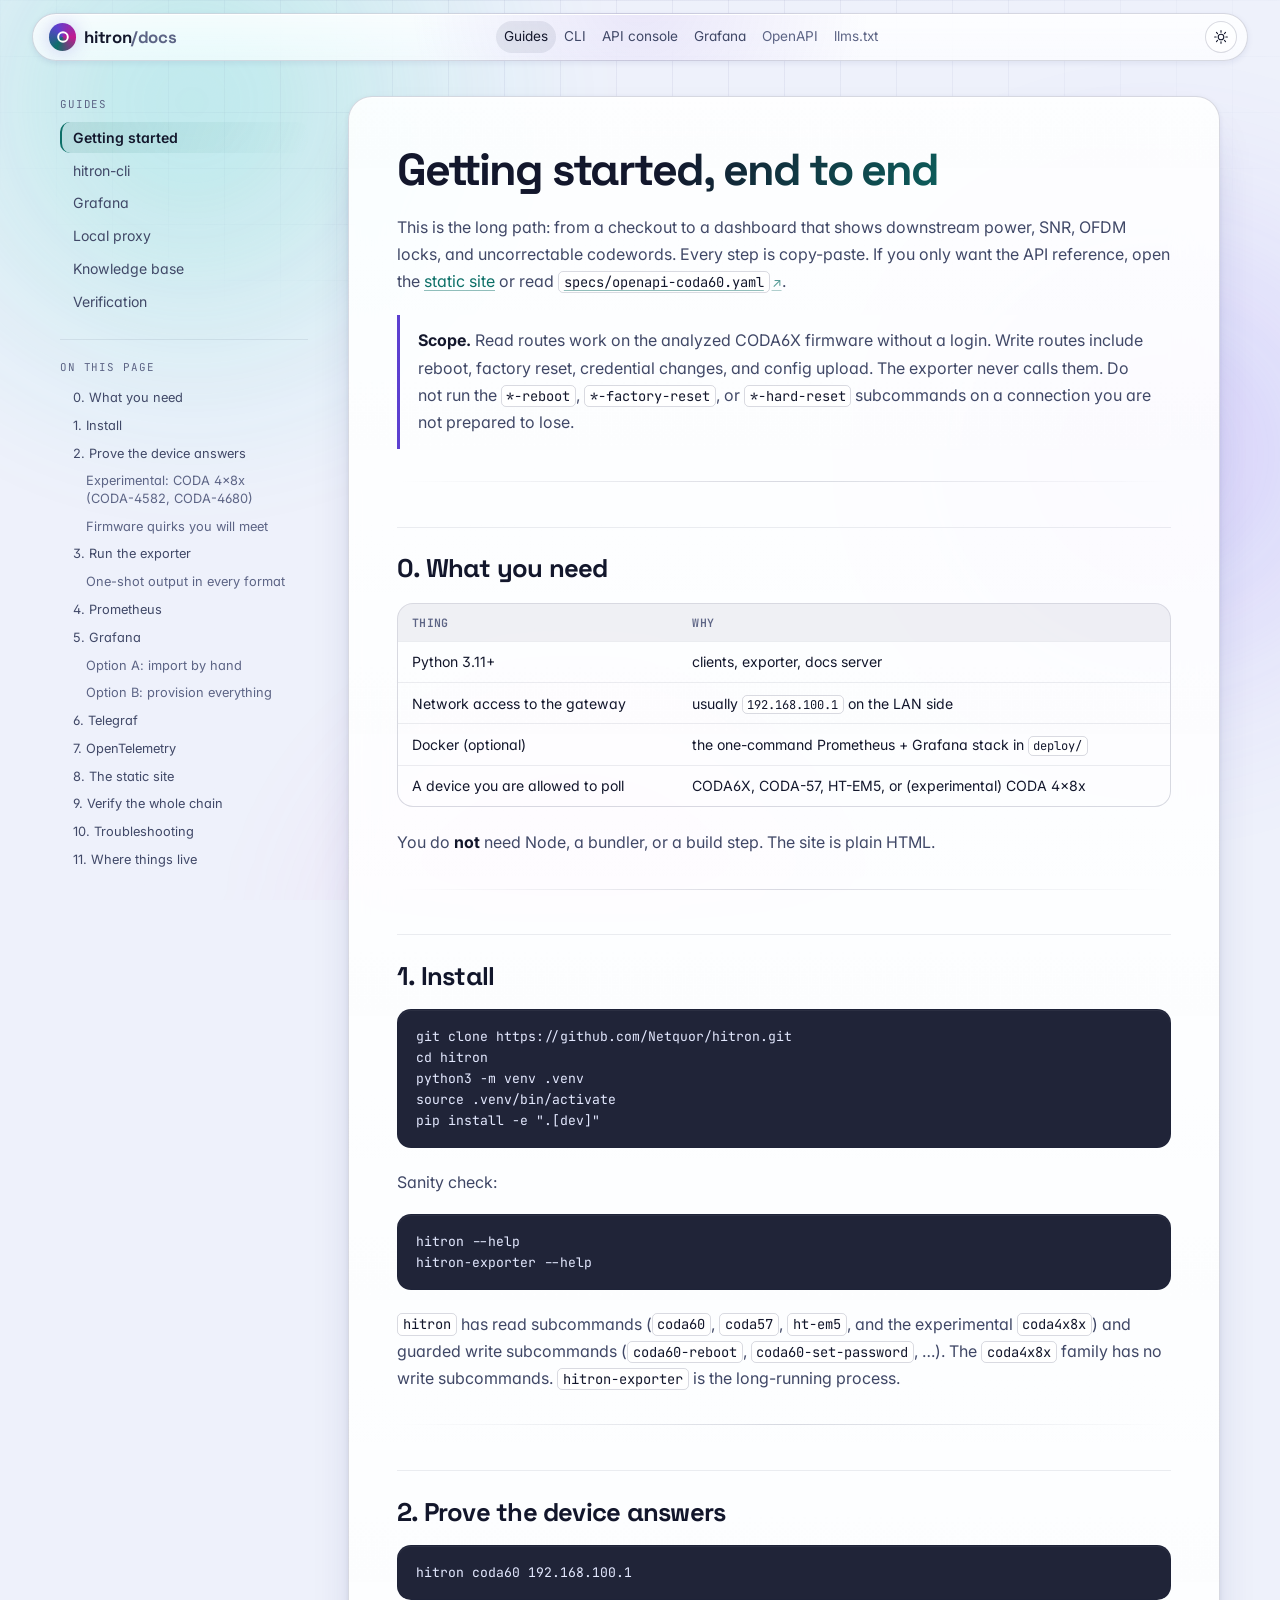
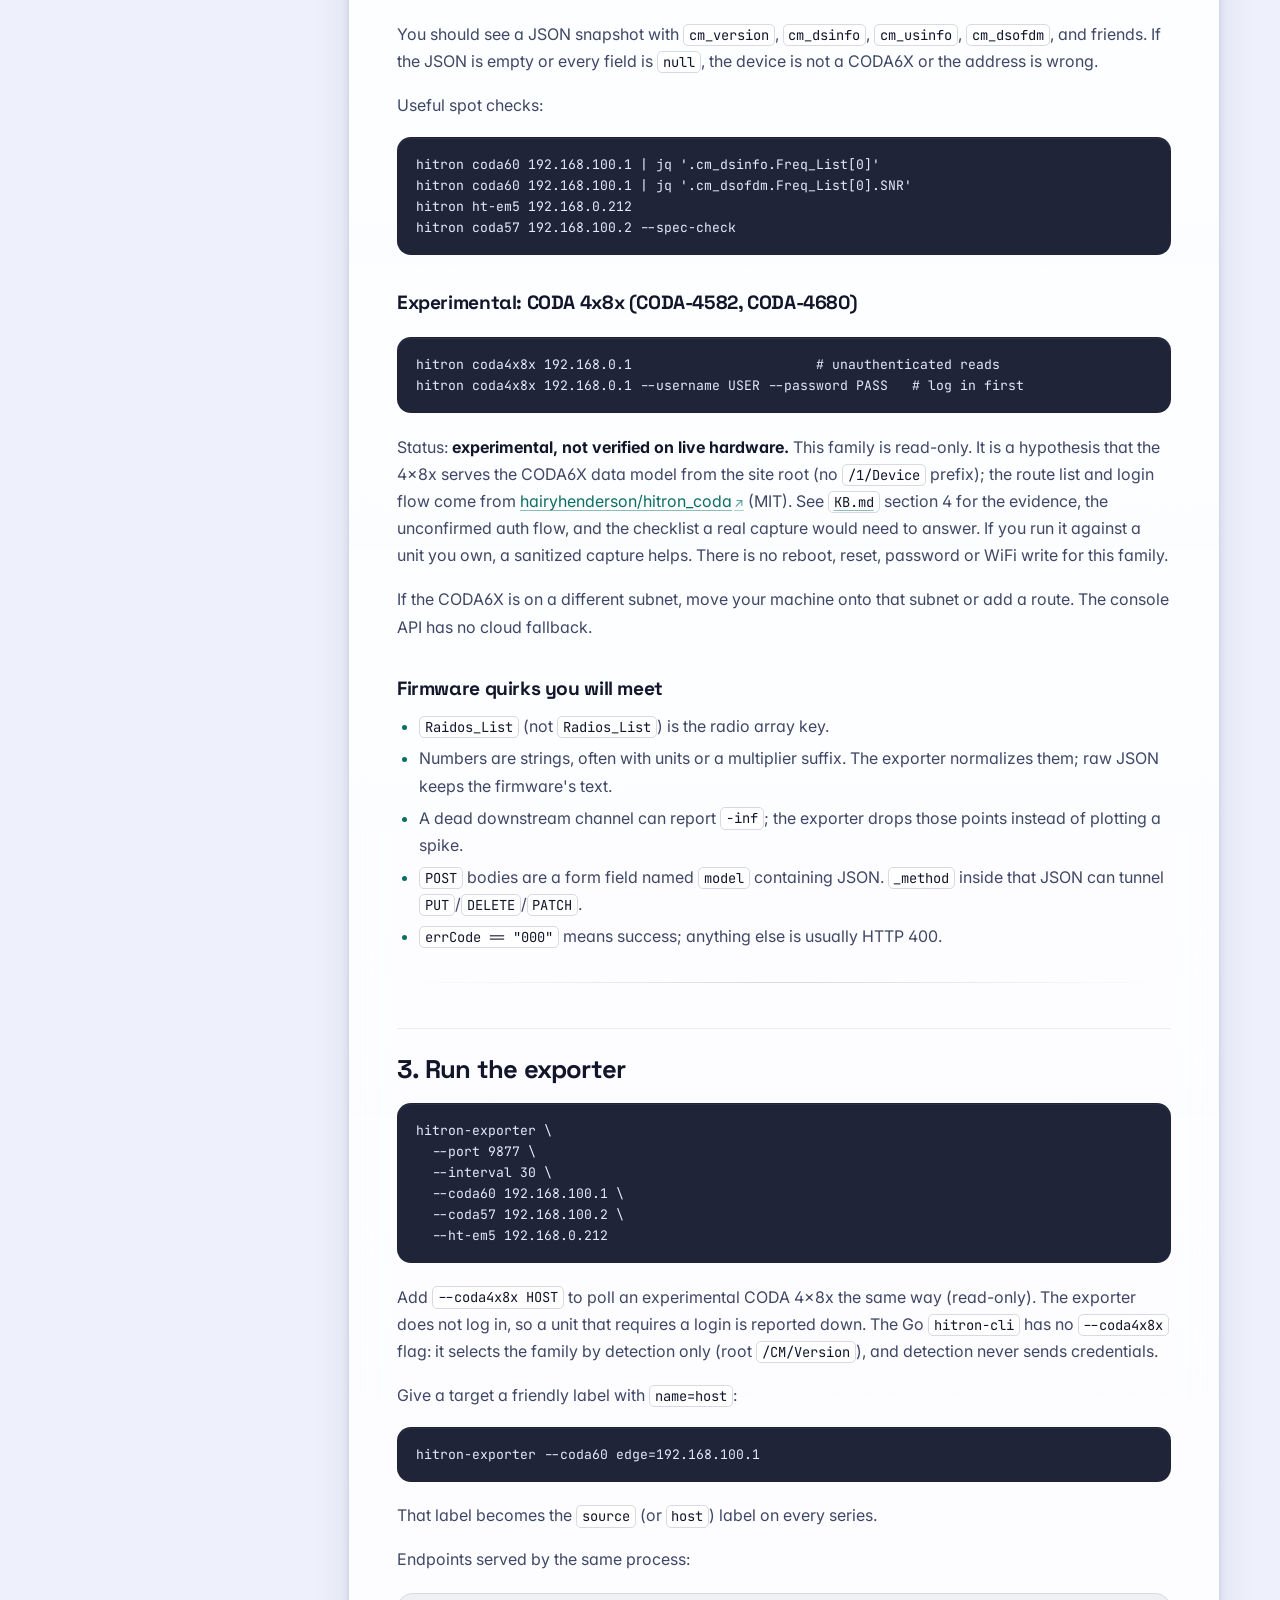
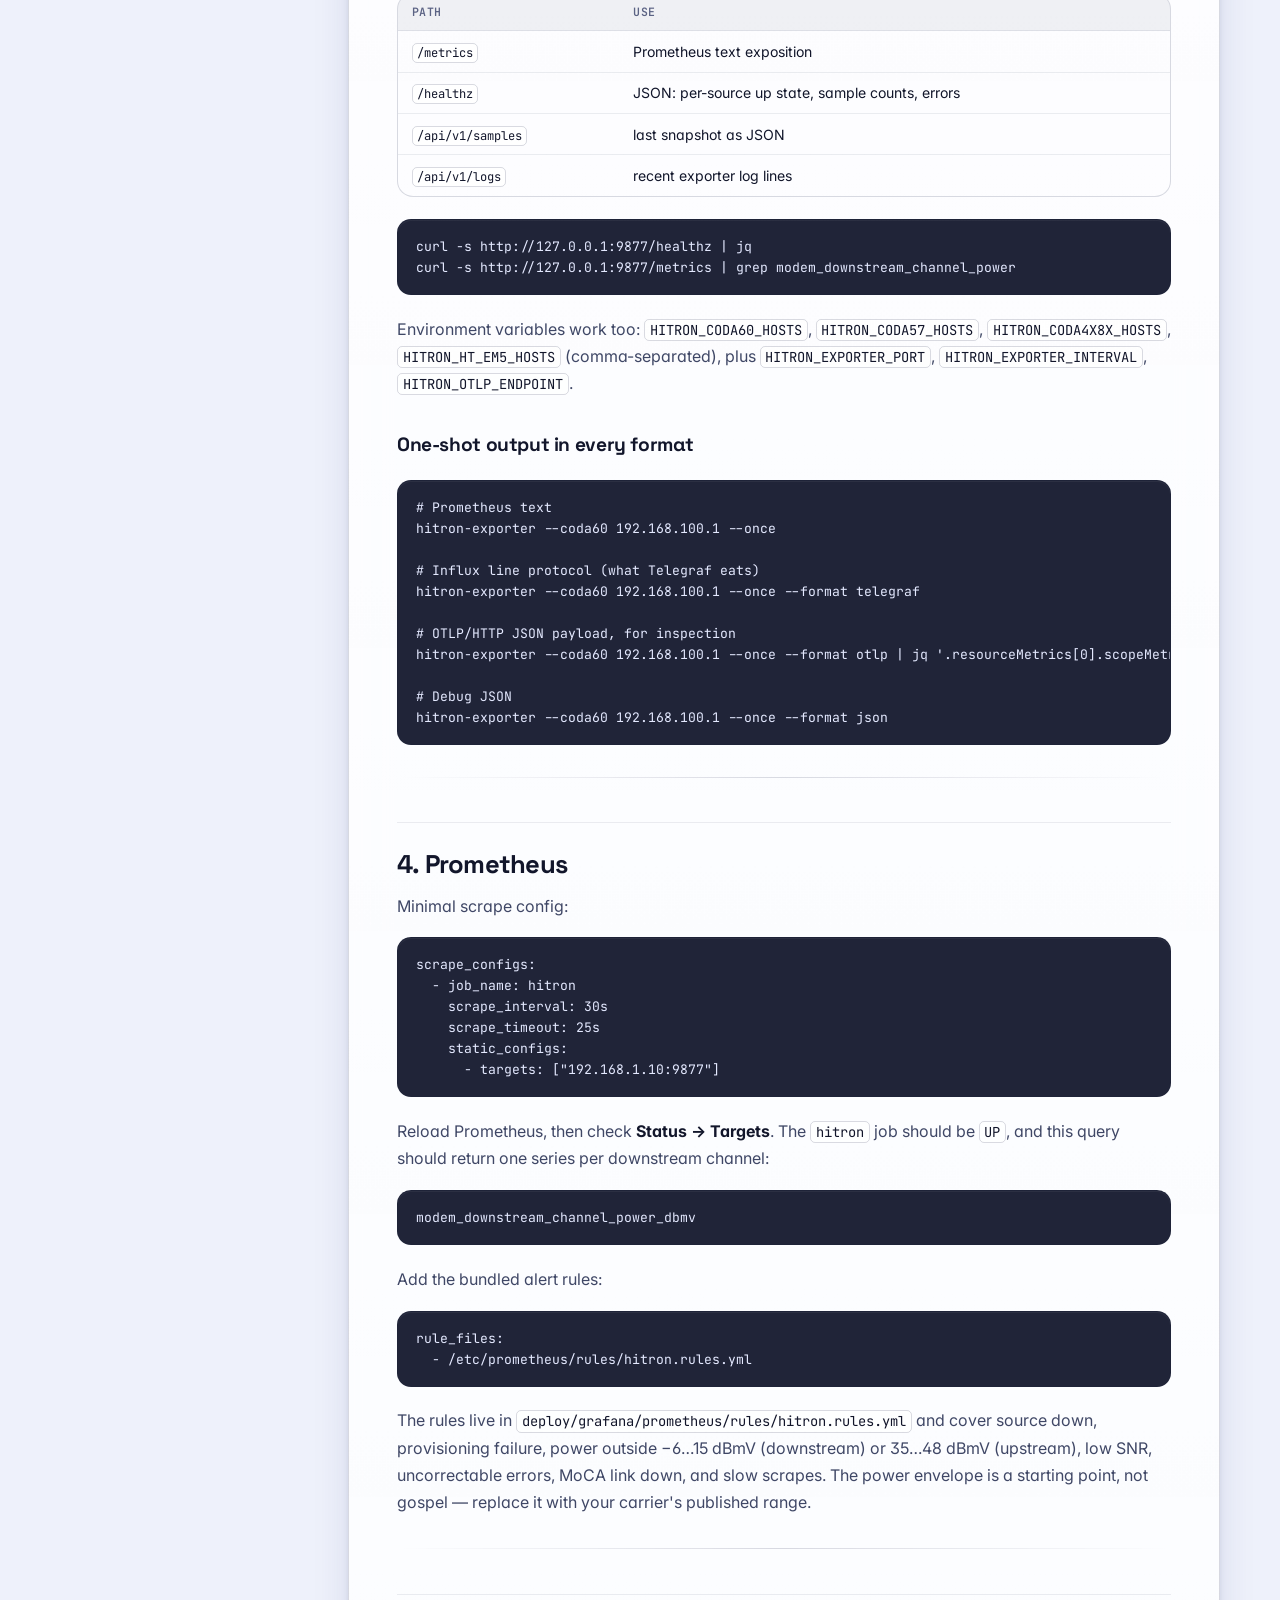
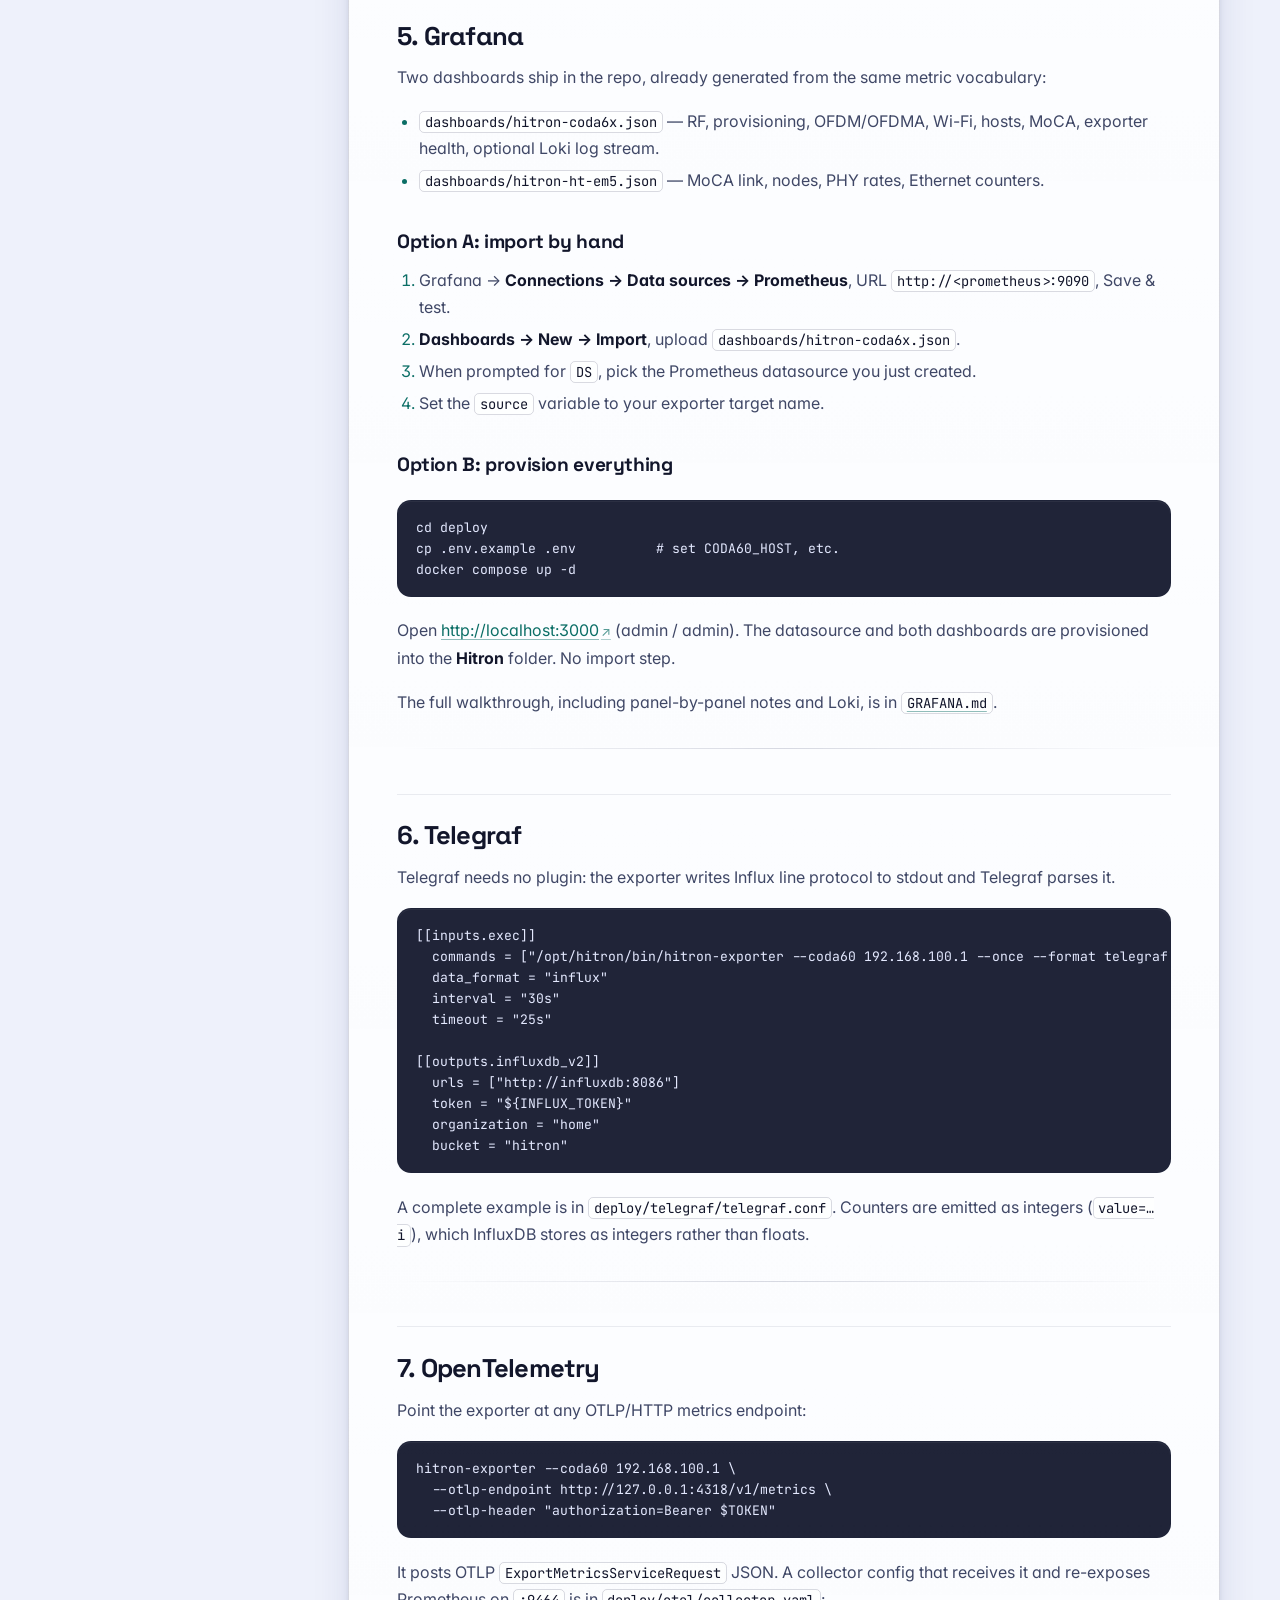
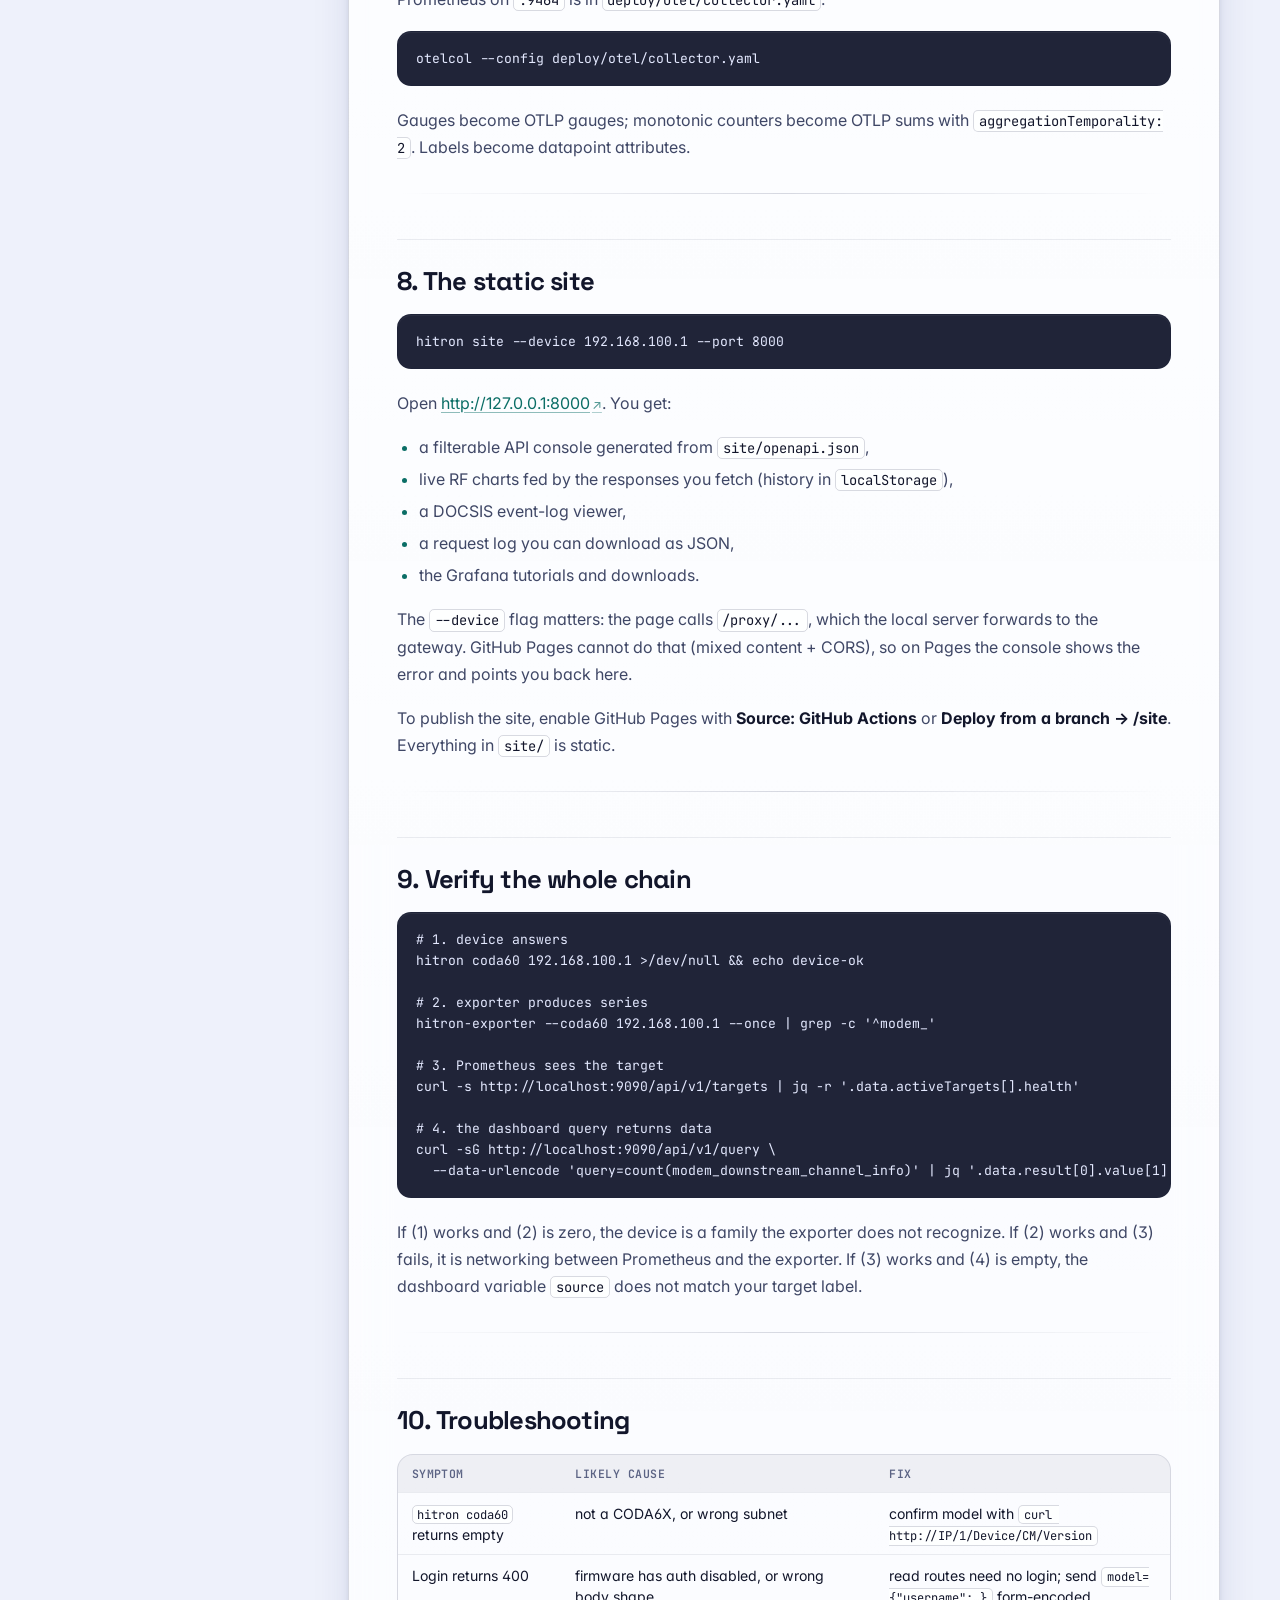
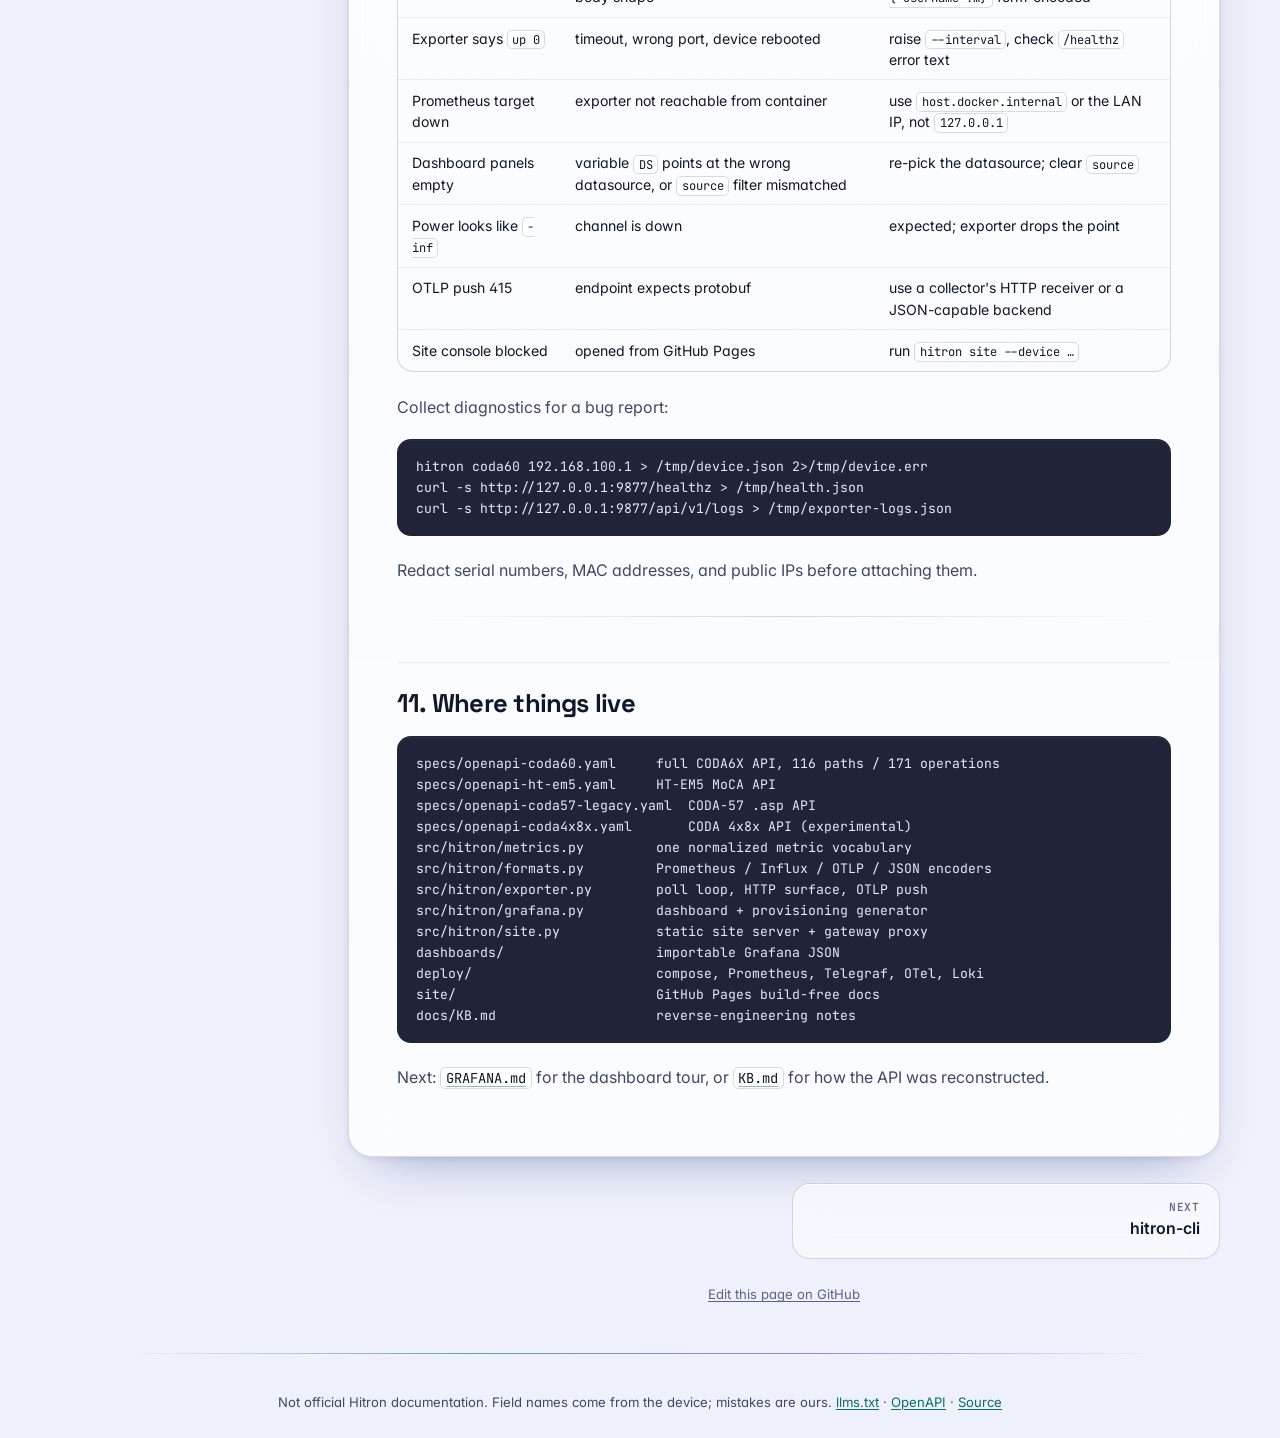
==== commit 51ebd2ce: "specs, docs, site: CODA 4x8x spec, KB section, and guides Generates specs/openapi-coda4x8x.yaml (and" ====
--- a/site/docs/getting-started.html
+++ b/site/docs/getting-started.html
@@ -58,6 +58,7 @@
         <a href="#0-what-you-need" class="toc-l2">0. What you need</a>
         <a href="#1-install" class="toc-l2">1. Install</a>
         <a href="#2-prove-the-device-answers" class="toc-l2">2. Prove the device answers</a>
+        <a href="#experimental-coda-4x8x-coda-4582-coda-4680" class="toc-l3">Experimental: CODA 4x8x (CODA-4582, CODA-4680)</a>
         <a href="#firmware-quirks-you-will-meet" class="toc-l3">Firmware quirks you will meet</a>
         <a href="#3-run-the-exporter" class="toc-l2">3. Run the exporter</a>
         <a href="#one-shot-output-in-every-format" class="toc-l3">One-shot output in every format</a>
@@ -111,7 +112,7 @@
 </tr>
 <tr>
 <td>A device you are allowed to poll</td>
-<td>CODA6X, CODA-57, or HT-EM5</td>
+<td>CODA6X, CODA-57, HT-EM5, or (experimental) CODA 4x8x</td>
 </tr>
 </tbody>
 </table></div>
@@ -128,9 +129,10 @@
 <pre><code class="language-bash">hitron --help
 hitron-exporter --help
 </code></pre>
-<p><code>hitron</code> has read subcommands (<code>coda60</code>, <code>coda57</code>, <code>ht-em5</code>) and guarded write
-subcommands (<code>coda60-reboot</code>, <code>coda60-set-password</code>, …). <code>hitron-exporter</code> is
-the long-running process.</p>
+<p><code>hitron</code> has read subcommands (<code>coda60</code>, <code>coda57</code>, <code>ht-em5</code>, and the experimental
+<code>coda4x8x</code>) and guarded write subcommands (<code>coda60-reboot</code>,
+<code>coda60-set-password</code>, …). The <code>coda4x8x</code> family has no write subcommands.
+<code>hitron-exporter</code> is the long-running process.</p>
 <hr>
 <h2 id="2-prove-the-device-answers">2. Prove the device answers<a class="headerlink" href="#2-prove-the-device-answers" title="Link to this section">#</a></h2>
 <pre><code class="language-bash">hitron coda60 192.168.100.1
@@ -144,6 +146,18 @@
 hitron ht-em5 192.168.0.212
 hitron coda57 192.168.100.2 --spec-check
 </code></pre>
+<h3 id="experimental-coda-4x8x-coda-4582-coda-4680">Experimental: CODA 4x8x (CODA-4582, CODA-4680)<a class="headerlink" href="#experimental-coda-4x8x-coda-4582-coda-4680" title="Link to this section">#</a></h3>
+<pre><code class="language-bash">hitron coda4x8x 192.168.0.1                       # unauthenticated reads
+hitron coda4x8x 192.168.0.1 --username USER --password PASS   # log in first
+</code></pre>
+<p>Status: <strong>experimental, not verified on live hardware.</strong> This family is read-only.
+It is a hypothesis that the 4x8x serves the CODA6X data model from the site root
+(no <code>/1/Device</code> prefix); the route list and login flow come from
+<a class="ext" href="https://github.com/hairyhenderson/hitron_coda">hairyhenderson/hitron_coda</a> (MIT).
+See <a href="kb.html"><code>KB.md</code></a> section 4 for the evidence, the unconfirmed auth flow, and the
+checklist a real capture would need to answer. If you run it against a unit you own,
+a sanitized capture helps. There is no reboot, reset, password or WiFi write for
+this family.</p>
 <p>If the CODA6X is on a different subnet, move your machine onto that subnet or
 add a route. The console API has no cloud fallback.</p>
 <h3 id="firmware-quirks-you-will-meet">Firmware quirks you will meet<a class="headerlink" href="#firmware-quirks-you-will-meet" title="Link to this section">#</a></h3>
@@ -166,6 +180,10 @@
   --coda57 192.168.100.2 \
   --ht-em5 192.168.0.212
 </code></pre>
+<p>Add <code>--coda4x8x HOST</code> to poll an experimental CODA 4x8x the same way (read-only).
+The exporter does not log in, so a unit that requires a login is reported down.
+The Go <code>hitron-cli</code> has no <code>--coda4x8x</code> flag: it selects the family by detection
+only (root <code>/CM/Version</code>), and detection never sends credentials.</p>
 <p>Give a target a friendly label with <code>name=host</code>:</p>
 <pre><code class="language-bash">hitron-exporter --coda60 edge=192.168.100.1
 </code></pre>
@@ -201,7 +219,7 @@
 curl -s http://127.0.0.1:9877/metrics | grep modem_downstream_channel_power
 </code></pre>
 <p>Environment variables work too: <code>HITRON_CODA60_HOSTS</code>,
-<code>HITRON_CODA57_HOSTS</code>, <code>HITRON_HT_EM5_HOSTS</code> (comma-separated), plus
+<code>HITRON_CODA57_HOSTS</code>, <code>HITRON_CODA4X8X_HOSTS</code>, <code>HITRON_HT_EM5_HOSTS</code> (comma-separated), plus
 <code>HITRON_EXPORTER_PORT</code>, <code>HITRON_EXPORTER_INTERVAL</code>, <code>HITRON_OTLP_ENDPOINT</code>.</p>
 <h3 id="one-shot-output-in-every-format">One-shot output in every format<a class="headerlink" href="#one-shot-output-in-every-format" title="Link to this section">#</a></h3>
 <pre><code class="language-bash"># Prometheus text
@@ -398,6 +416,7 @@
 <pre><code>specs/openapi-coda60.yaml     full CODA6X API, 116 paths / 171 operations
 specs/openapi-ht-em5.yaml     HT-EM5 MoCA API
 specs/openapi-coda57-legacy.yaml  CODA-57 .asp API
+specs/openapi-coda4x8x.yaml       CODA 4x8x API (experimental)
 src/hitron/metrics.py         one normalized metric vocabulary
 src/hitron/formats.py         Prometheus / Influx / OTLP / JSON encoders
 src/hitron/exporter.py        poll loop, HTTP surface, OTLP push
